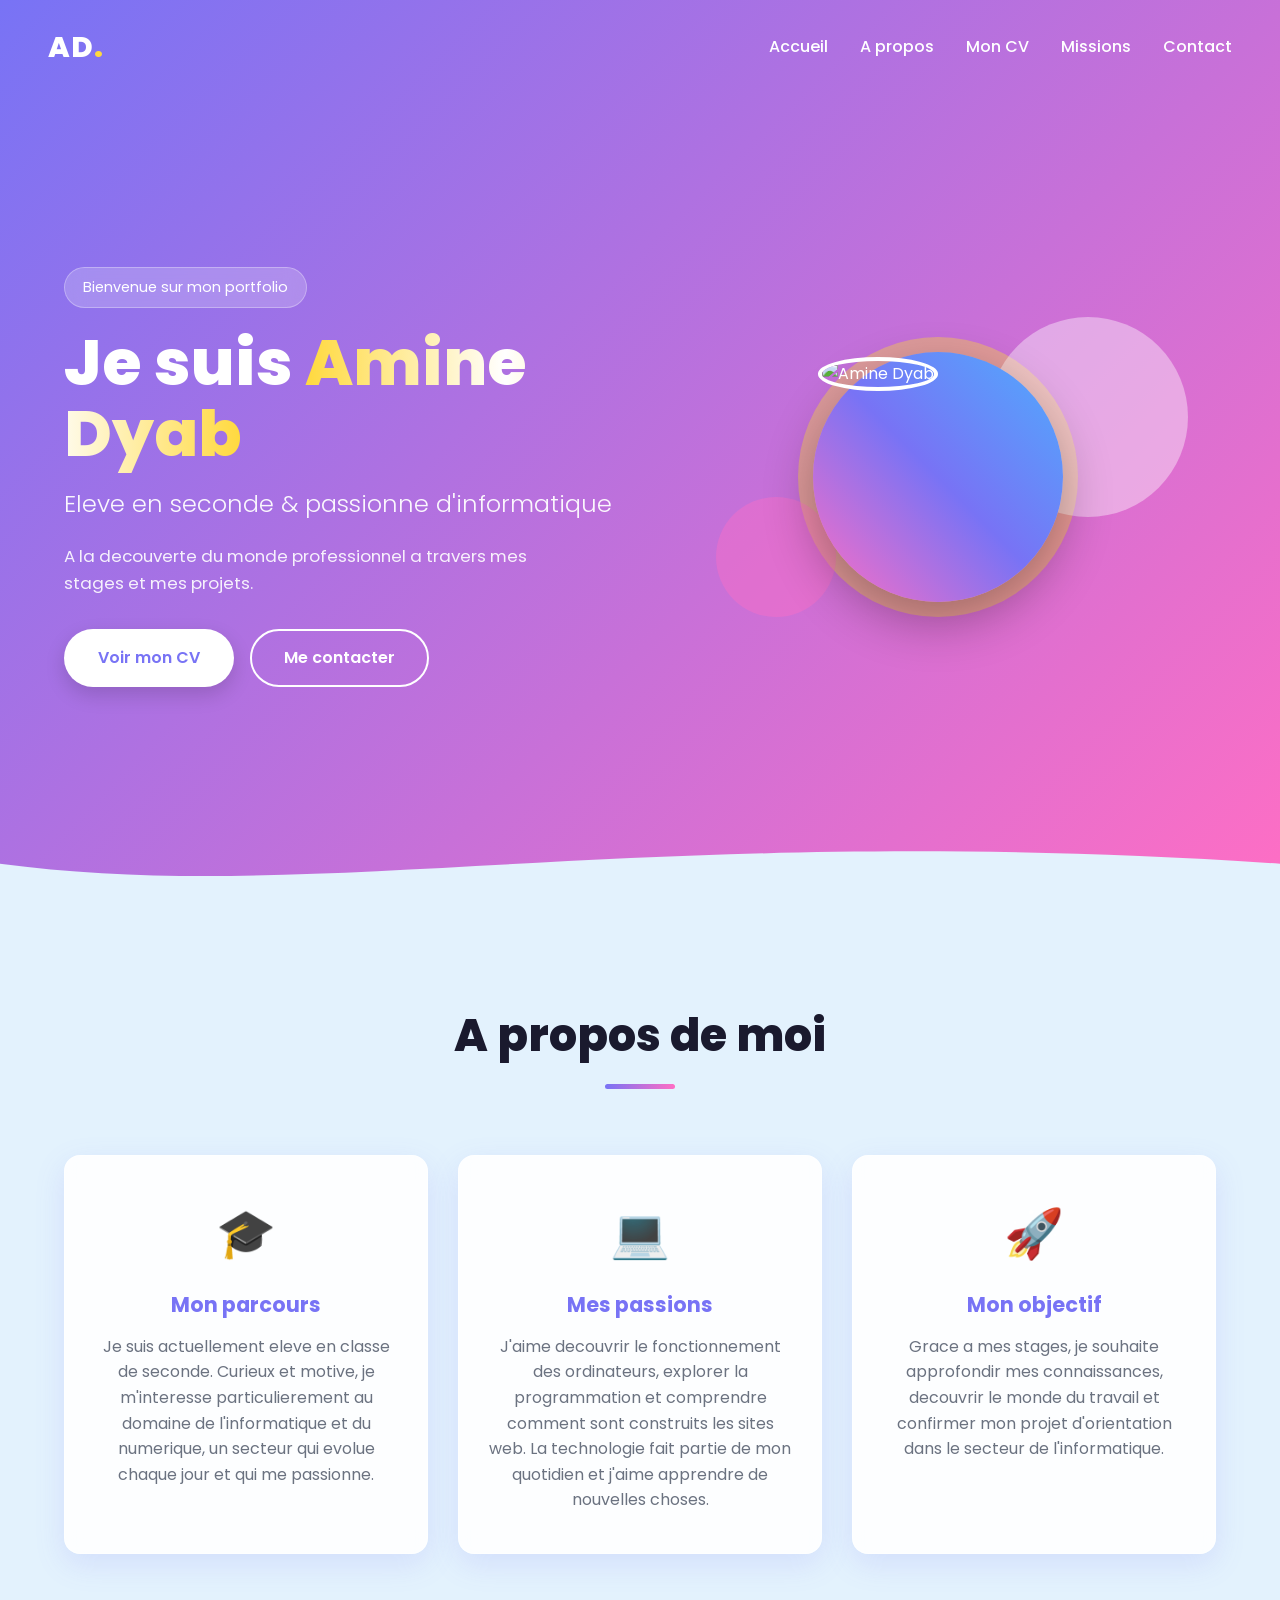
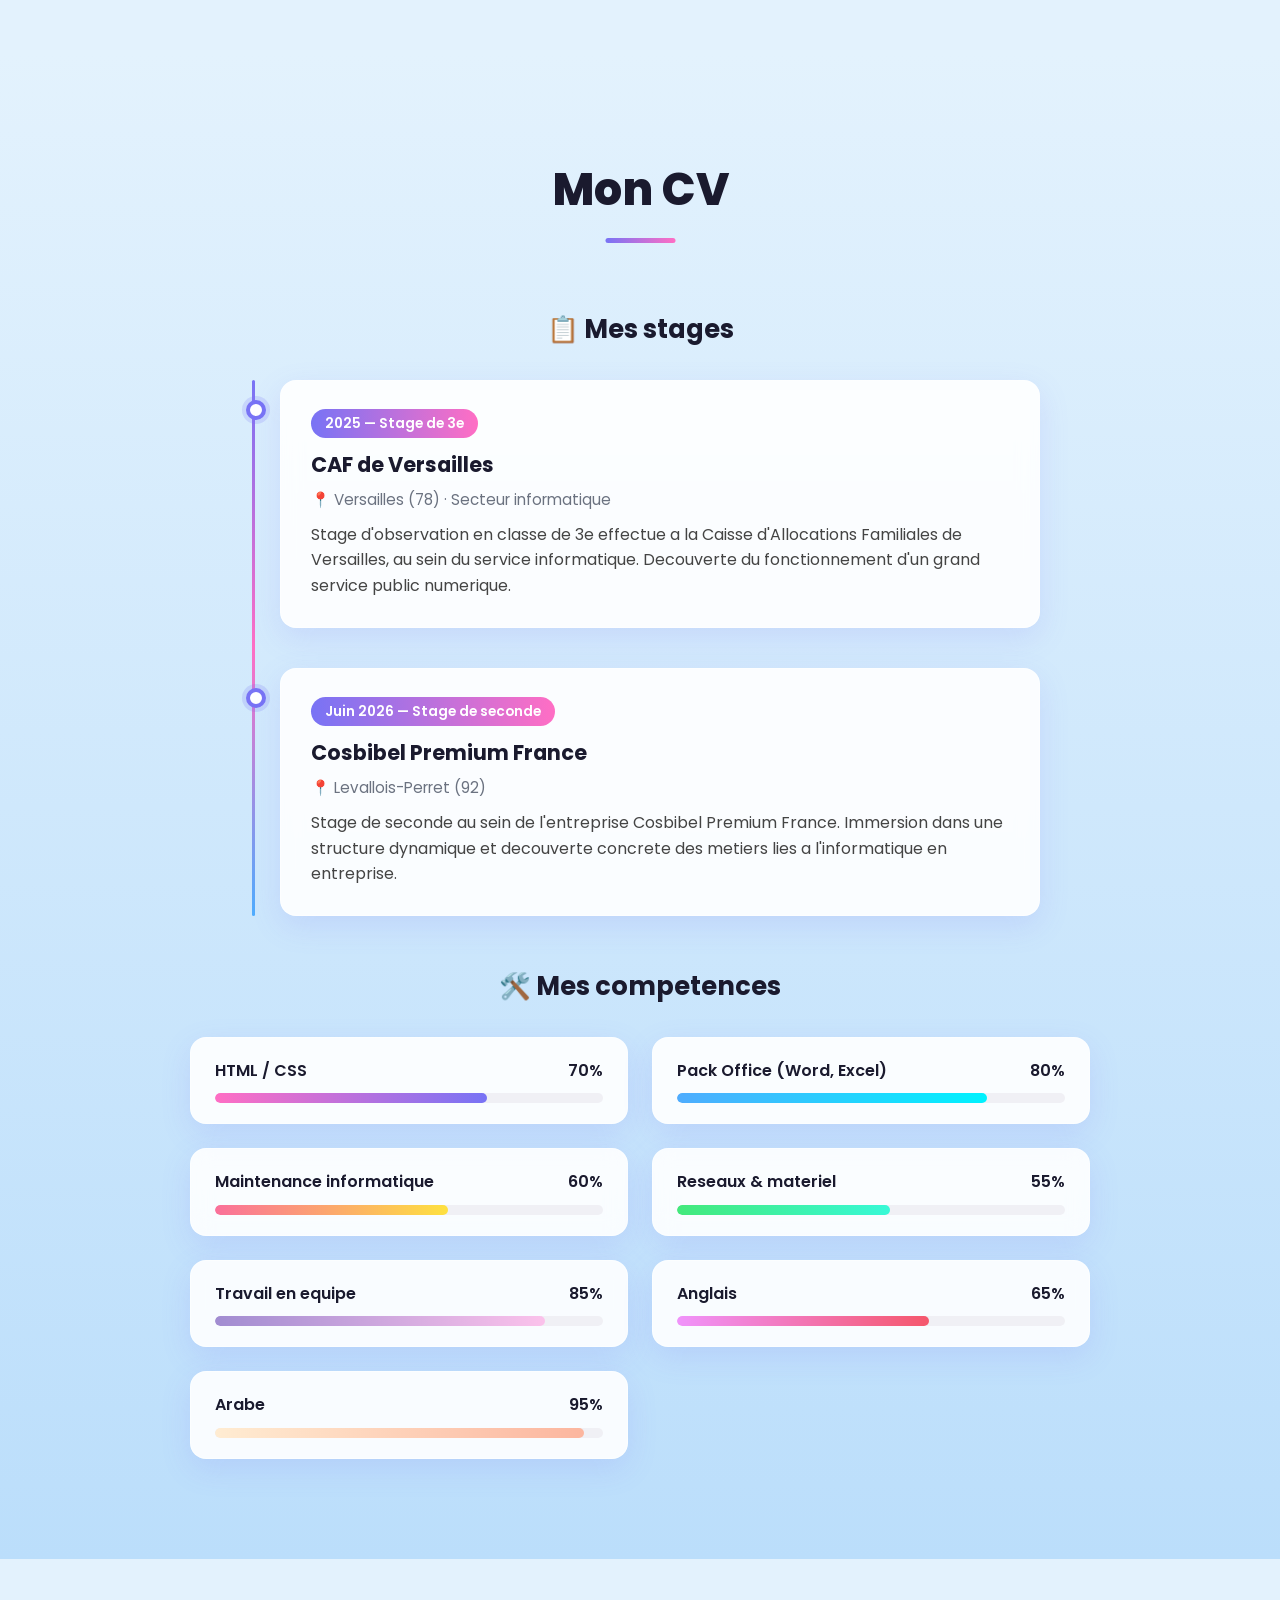
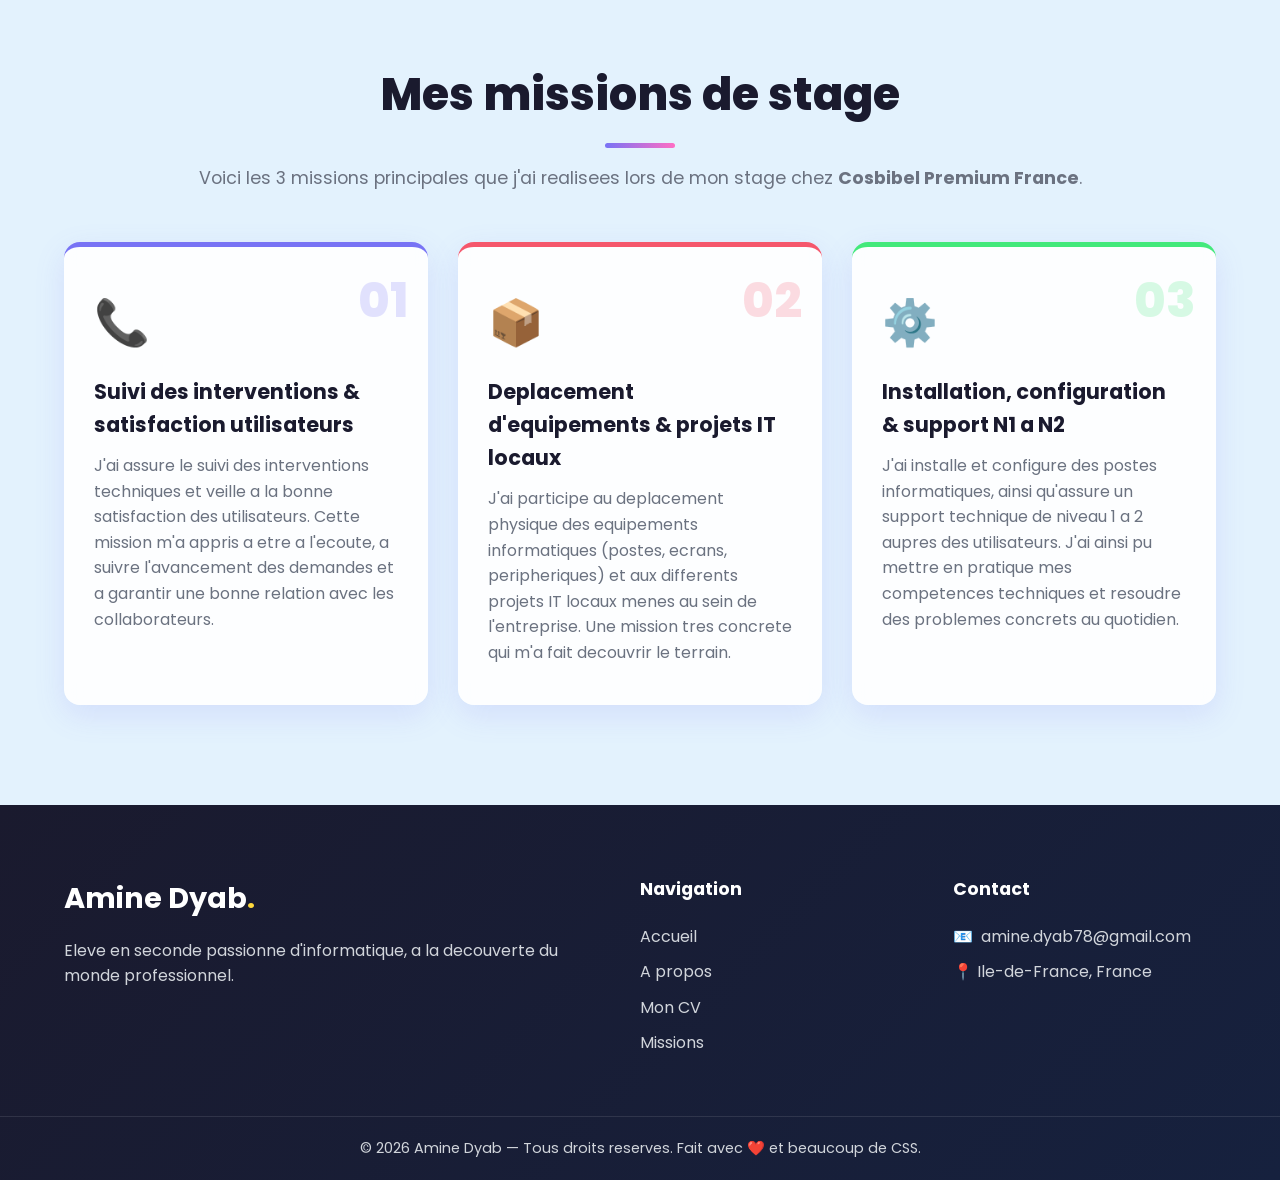
==== index.html @ 951b0de4 "Add files via upload" ====
<!DOCTYPE html>
<html lang="fr">
<head>
    <meta charset="UTF-8">
    <meta name="viewport" content="width=device-width, initial-scale=1.0">
    <title>Amine Dyab — Portfolio</title>
    <link rel="preconnect" href="https://fonts.googleapis.com">
    <link rel="preconnect" href="https://fonts.gstatic.com" crossorigin>
    <link href="https://fonts.googleapis.com/css2?family=Poppins:wght@300;400;500;600;700;800&display=swap" rel="stylesheet">
    <link rel="stylesheet" href="style.css">
</head>
<body>

    <header class="header" id="accueil">
        <nav class="navbar">
            <div class="logo">AD<span>.</span></div>
            <ul class="nav-links">
                <li><a href="#accueil">Accueil</a></li>
                <li><a href="#apropos">A propos</a></li>
                <li><a href="#cv">Mon CV</a></li>
                <li><a href="#missions">Missions</a></li>
                <li><a href="#contact">Contact</a></li>
            </ul>
            <button class="burger" aria-label="Menu">
                <span></span><span></span><span></span>
            </button>
        </nav>

        <div class="hero">
            <div class="hero-content">
                <p class="hero-tag"> Bienvenue sur mon portfolio</p>
                <h1>Je suis <span class="gradient-text">Amine Dyab</span></h1>
                <h2 class="hero-subtitle">Eleve en seconde &amp; passionne d'informatique</h2>
                <p class="hero-desc">A la decouverte du monde professionnel a travers mes stages et mes projets.</p>
                <div class="hero-buttons">
                    <a href="#cv" class="btn btn-primary">Voir mon CV</a>
                    <a href="#contact" class="btn btn-outline">Me contacter</a>
                </div>
            </div>
            <div class="hero-visual">
                <div class="circle circle-1"></div>
                <div class="circle circle-2"></div>
                <div class="circle circle-3"></div>
                <div class="profile-container">
                    <img src="https://images.unsplash.com/photo-1507003211169-0a1dd7228f2d?w=400&h=400&fit=crop&crop=face" alt="Amine Dyab" class="profile-img">
                </div>
            </div>
        </div>

        <div class="wave">
            <svg viewBox="0 0 1440 120" preserveAspectRatio="none">
                <path d="M0,64 C360,128 720,0 1440,64 L1440,120 L0,120 Z" fill="#e3f2fd"/>
            </svg>
        </div>
    </header>

    <section class="section" id="apropos">
        <div class="container">
            <h2 class="section-title">A propos de moi</h2>
            <div class="apropos-grid">
                <div class="apropos-card">
                    <div class="apropos-emoji">🎓</div>
                    <h3>Mon parcours</h3>
                    <p>Je suis actuellement eleve en classe de seconde. Curieux et motive, je m'interesse particulierement au domaine de l'informatique et du numerique, un secteur qui evolue chaque jour et qui me passionne.</p>
                </div>
                <div class="apropos-card">
                    <div class="apropos-emoji">💻</div>
                    <h3>Mes passions</h3>
                    <p>J'aime decouvrir le fonctionnement des ordinateurs, explorer la programmation et comprendre comment sont construits les sites web. La technologie fait partie de mon quotidien et j'aime apprendre de nouvelles choses.</p>
                </div>
                <div class="apropos-card">
                    <div class="apropos-emoji">🚀</div>
                    <h3>Mon objectif</h3>
                    <p>Grace a mes stages, je souhaite approfondir mes connaissances, decouvrir le monde du travail et confirmer mon projet d'orientation dans le secteur de l'informatique.</p>
                </div>
            </div>
        </div>
    </section>

    <section class="section section-alt" id="cv">
        <div class="container">
            <h2 class="section-title">Mon CV</h2>

            <h3 class="sub-title">📋 Mes stages</h3>
            <div class="timeline">
                <div class="timeline-item">
                    <div class="timeline-dot"></div>
                    <div class="timeline-content">
                        <div class="timeline-date">2025 — Stage de 3e</div>
                        <h4>CAF de Versailles</h4>
                        <p class="timeline-place">📍 Versailles (78) · Secteur informatique</p>
                        <p>Stage d'observation en classe de 3e effectue a la Caisse d'Allocations Familiales de Versailles, au sein du service informatique. Decouverte du fonctionnement d'un grand service public numerique.</p>
                    </div>
                </div>
                <div class="timeline-item">
                    <div class="timeline-dot"></div>
                    <div class="timeline-content">
                        <div class="timeline-date">Juin 2026 — Stage de seconde</div>
                        <h4>Cosbibel Premium France</h4>
                        <p class="timeline-place">📍 Levallois-Perret (92)</p>
                        <p>Stage de seconde au sein de l'entreprise Cosbibel Premium France. Immersion dans une structure dynamique et decouverte concrete des metiers lies a l'informatique en entreprise.</p>
                    </div>
                </div>
            </div>

            <h3 class="sub-title">🛠️ Mes competences</h3>
            <div class="skills-grid">
                <div class="skill">
                    <div class="skill-header"><span>HTML / CSS</span><span>70%</span></div>
                    <div class="skill-bar"><div class="skill-fill" style="--w:70%; --c:linear-gradient(90deg,#ff6ec4,#7873f5)"></div></div>
                </div>
                <div class="skill">
                    <div class="skill-header"><span>Pack Office (Word, Excel)</span><span>80%</span></div>
                    <div class="skill-bar"><div class="skill-fill" style="--w:80%; --c:linear-gradient(90deg,#4facfe,#00f2fe)"></div></div>
                </div>
                <div class="skill">
                    <div class="skill-header"><span>Maintenance informatique</span><span>60%</span></div>
                    <div class="skill-bar"><div class="skill-fill" style="--w:60%; --c:linear-gradient(90deg,#fa709a,#fee140)"></div></div>
                </div>
                <div class="skill">
                    <div class="skill-header"><span>Reseaux &amp; materiel</span><span>55%</span></div>
                    <div class="skill-bar"><div class="skill-fill" style="--w:55%; --c:linear-gradient(90deg,#43e97b,#38f9d7)"></div></div>
                </div>
                <div class="skill">
                    <div class="skill-header"><span>Travail en equipe</span><span>85%</span></div>
                    <div class="skill-bar"><div class="skill-fill" style="--w:85%; --c:linear-gradient(90deg,#a18cd1,#fbc2eb)"></div></div>
                </div>
                <div class="skill">
                    <div class="skill-header"><span>Anglais</span><span>65%</span></div>
                    <div class="skill-bar"><div class="skill-fill" style="--w:65%; --c:linear-gradient(90deg,#f093fb,#f5576c)"></div></div>
                </div>
                <div class="skill">
                    <div class="skill-header"><span>Arabe</span><span>95%</span></div>
                    <div class="skill-bar"><div class="skill-fill" style="--w:95%; --c:linear-gradient(90deg,#ffecd2,#fcb69f)"></div></div>
                </div>
            </div>
        </div>
    </section>

    <section class="section" id="missions">
        <div class="container">
            <h2 class="section-title">Mes missions de stage</h2>
            <p class="section-subtitle">Voici les 3 missions principales que j'ai realisees lors de mon stage chez <strong>Cosbibel Premium France</strong>.</p>
            <div class="missions-grid">
                <article class="mission-card" style="--accent:#7873f5">
                    <div class="mission-icon">📞</div>
                    <div class="mission-number">01</div>
                    <h3>Suivi des interventions &amp; satisfaction utilisateurs</h3>
                    <p>J'ai assure le suivi des interventions techniques et veille a la bonne satisfaction des utilisateurs. Cette mission m'a appris a etre a l'ecoute, a suivre l'avancement des demandes et a garantir une bonne relation avec les collaborateurs.</p>
                </article>
                <article class="mission-card" style="--accent:#f5576c">
                    <div class="mission-icon">📦</div>
                    <div class="mission-number">02</div>
                    <h3>Deplacement d'equipements &amp; projets IT locaux</h3>
                    <p>J'ai participe au deplacement physique des equipements informatiques (postes, ecrans, peripheriques) et aux differents projets IT locaux menes au sein de l'entreprise. Une mission tres concrete qui m'a fait decouvrir le terrain.</p>
                </article>
                <article class="mission-card" style="--accent:#43e97b">
                    <div class="mission-icon">⚙️</div>
                    <div class="mission-number">03</div>
                    <h3>Installation, configuration &amp; support N1 a N2</h3>
                    <p>J'ai installe et configure des postes informatiques, ainsi qu'assure un support technique de niveau 1 a 2 aupres des utilisateurs. J'ai ainsi pu mettre en pratique mes competences techniques et resoudre des problemes concrets au quotidien.</p>
                </article>
            </div>
        </div>
    </section>

    <footer class="footer" id="contact">
        <div class="container footer-grid">
            <div class="footer-col">
                <h3 class="footer-logo">Amine Dyab<span>.</span></h3>
                <p>Eleve en seconde passionne d'informatique, a la decouverte du monde professionnel.</p>
            </div>
            <div class="footer-col">
                <h4>Navigation</h4>
                <ul>
                    <li><a href="#accueil">Accueil</a></li>
                    <li><a href="#apropos">A propos</a></li>
                    <li><a href="#cv">Mon CV</a></li>
                    <li><a href="#missions">Missions</a></li>
                </ul>
            </div>
            <div class="footer-col">
                <h4>Contact</h4>
                <ul class="contact-list">
                    <li>📧 <a href="mailto:amine.dyab78@gmail.com">amine.dyab78@gmail.com</a></li>
                    <li>📍 Ile-de-France, France</li>
                </ul>
            </div>
        </div>
        <div class="footer-bottom">
            <p>© 2026 Amine Dyab — Tous droits reserves. Fait avec ❤️ et beaucoup de CSS.</p>
        </div>
    </footer>

    <script>
        const burger = document.querySelector('.burger');
        const navLinks = document.querySelector('.nav-links');
        burger.addEventListener('click', () => navLinks.classList.toggle('open'));
        document.querySelectorAll('.nav-links a').forEach(a => {
            a.addEventListener('click', () => navLinks.classList.remove('open'));
        });

        const fills = document.querySelectorAll('.skill-fill');
        const io = new IntersectionObserver(entries => {
            entries.forEach(e => {
                if (e.isIntersecting) {
                    e.target.style.width = e.target.style.getPropertyValue('--w');
                    io.unobserve(e.target);
                }
            });
        }, { threshold: 0.3 });
        fills.forEach(f => io.observe(f));
    </script>
</body>
</html>
---- style.css ----
@import url('https://fonts.googleapis.com/css2?family=Poppins:wght@300;400;500;600;700;800&display=swap');

* {
    margin: 0;
    padding: 0;
    box-sizing: border-box;
}

:root {
    --primary: #7873f5;
    --secondary: #ff6ec4;
    --accent1: #4facfe;
    --accent2: #43e97b;
    --accent3: #fa709a;
    --dark: #1a1a2e;
    --gray: #6b7280;
    --white: #ffffff;
    --radius: 16px;
    --shadow: 0 10px 30px rgba(120, 115, 245, 0.15);
    --shadow-hover: 0 20px 50px rgba(120, 115, 245, 0.25);
}

html {
    scroll-behavior: smooth;
}

body {
    font-family: 'Poppins', sans-serif;
    color: var(--dark);
    background: #e3f2fd;
    line-height: 1.6;
    overflow-x: hidden;
}

.container {
    max-width: 1200px;
    margin: 0 auto;
    padding: 0 24px;
}

/* =================== HEADER =================== */
.header {
    position: relative;
    min-height: 100vh;
    background: linear-gradient(135deg, #7873f5 0%, #ff6ec4 50%, #4facfe 100%);
    background-size: 200% 200%;
    animation: gradientMove 12s ease infinite;
    color: var(--white);
    overflow: hidden;
    display: flex;
    flex-direction: column;
}

@keyframes gradientMove {
    0% { background-position: 0% 50%; }
    50% { background-position: 100% 50%; }
    100% { background-position: 0% 50%; }
}

.navbar {
    display: flex;
    justify-content: space-between;
    align-items: center;
    padding: 24px 48px;
    position: relative;
    z-index: 10;
}

.logo {
    font-size: 1.8rem;
    font-weight: 800;
    letter-spacing: 1px;
}

.logo span {
    color: #ffd93d;
}

.nav-links {
    list-style: none;
    display: flex;
    gap: 32px;
}

.nav-links a {
    color: var(--white);
    text-decoration: none;
    font-weight: 500;
    position: relative;
    transition: 0.3s;
}

.nav-links a::after {
    content: '';
    position: absolute;
    bottom: -6px;
    left: 0;
    width: 0;
    height: 2px;
    background: #ffd93d;
    transition: width 0.3s;
}

.nav-links a:hover::after {
    width: 100%;
}

.burger {
    display: none;
    background: none;
    border: none;
    cursor: pointer;
    flex-direction: column;
    gap: 5px;
}

.burger span {
    display: block;
    width: 26px;
    height: 3px;
    background: var(--white);
    border-radius: 2px;
}

/* HERO */
.hero {
    flex: 1;
    display: grid;
    grid-template-columns: 1fr 1fr;
    align-items: center;
    padding: 40px 64px 80px;
    gap: 40px;
    position: relative;
    z-index: 2;
}

.hero-tag {
    display: inline-block;
    background: rgba(255, 255, 255, 0.2);
    backdrop-filter: blur(10px);
    padding: 8px 18px;
    border-radius: 50px;
    font-size: 0.9rem;
    margin-bottom: 20px;
    border: 1px solid rgba(255, 255, 255, 0.3);
}

.hero h1 {
    font-size: 4rem;
    font-weight: 800;
    line-height: 1.1;
    margin-bottom: 16px;
}

.gradient-text {
    background: linear-gradient(90deg, #ffd93d, #fff, #ffd93d);
    -webkit-background-clip: text;
    background-clip: text;
    -webkit-text-fill-color: transparent;
}

.hero-subtitle {
    font-size: 1.5rem;
    font-weight: 300;
    margin-bottom: 20px;
    opacity: 0.95;
}

.hero-desc {
    font-size: 1.05rem;
    opacity: 0.9;
    margin-bottom: 32px;
    max-width: 500px;
}

.hero-buttons {
    display: flex;
    gap: 16px;
    flex-wrap: wrap;
}

.btn {
    display: inline-block;
    padding: 14px 32px;
    border-radius: 50px;
    font-weight: 600;
    text-decoration: none;
    transition: all 0.3s ease;
    border: 2px solid transparent;
    cursor: pointer;
    position: relative;
    overflow: hidden;
}

.btn-primary {
    background: var(--white);
    color: var(--primary);
    box-shadow: 0 8px 20px rgba(0, 0, 0, 0.15);
}

.btn-primary:hover {
    transform: translateY(-3px) scale(1.02);
    box-shadow: 0 15px 35px rgba(0, 0, 0, 0.25);
    background: linear-gradient(135deg, #fff 0%, #f0f0ff 100%);
    color: #5a54d6;
}

.btn-outline {
    background: transparent;
    color: var(--white);
    border-color: var(--white);
}

.btn-outline:hover {
    background: var(--white);
    color: var(--primary);
    transform: translateY(-3px);
    box-shadow: 0 10px 25px rgba(255, 255, 255, 0.3);
}

.btn:active {
    transform: translateY(-1px);
}

/* HERO VISUAL */
.hero-visual {
    position: relative;
    height: 400px;
    display: flex;
    justify-content: center;
    align-items: center;
}

.circle {
    position: absolute;
    border-radius: 50%;
    opacity: 0.4;
    animation: float 6s ease-in-out infinite;
}

.circle-1 {
    width: 280px;
    height: 280px;
    background: #ffd93d;
}

.circle-2 {
    width: 200px;
    height: 200px;
    background: #fff;
    top: 10%;
    right: 5%;
    animation-delay: 1.5s;
}

.circle-3 {
    width: 120px;
    height: 120px;
    background: #ff6ec4;
    bottom: 15%;
    left: 10%;
    animation-delay: 3s;
}

@keyframes float {
    0%, 100% { transform: translateY(0) scale(1); }
    50% { transform: translateY(-25px) scale(1.05); }
}

.profile-container {
    position: relative;
    z-index: 10;
    width: 250px;
    height: 250px;
    border-radius: 50%;
    padding: 5px;
    background: linear-gradient(45deg, #ff6ec4, #7873f5, #4facfe);
    box-shadow: 0 20px 50px rgba(0, 0, 0, 0.3);
    animation: float 6s ease-in-out infinite;
}

.profile-img {
    width: 100%;
    height: 100%;
    object-fit: cover;
    border-radius: 50%;
    border: 4px solid white;
    transition: all 0.3s ease;
}

.profile-img:hover {
    transform: scale(1.05);
    filter: brightness(1.1);
}

.wave {
    position: absolute;
    bottom: -1px;
    left: 0;
    width: 100%;
    line-height: 0;
    z-index: 1;
}

.wave svg {
    width: 100%;
    height: 80px;
    display: block;
}

/* =================== SECTIONS =================== */
.section {
    padding: 100px 0;
}

.section-alt {
    background: linear-gradient(180deg, #e3f2fd 0%, #bbdefb 100%);
}

.section-title {
    text-align: center;
    font-size: 2.8rem;
    font-weight: 800;
    margin-bottom: 16px;
    position: relative;
    display: inline-block;
    left: 50%;
    transform: translateX(-50%);
}

.section-title::after {
    content: '';
    display: block;
    width: 70px;
    height: 5px;
    background: linear-gradient(90deg, var(--primary), var(--secondary));
    border-radius: 10px;
    margin: 12px auto 0;
}

.section-subtitle {
    text-align: center;
    color: var(--gray);
    font-size: 1.1rem;
    margin-bottom: 50px;
}

.sub-title {
    text-align: center;
    font-size: 1.6rem;
    margin: 50px 0 30px;
    color: var(--dark);
}

/* A PROPOS */
.apropos-grid {
    display: grid;
    grid-template-columns: repeat(auto-fit, minmax(280px, 1fr));
    gap: 30px;
    margin-top: 50px;
}

.apropos-card {
    background: rgba(255, 255, 255, 0.9);
    padding: 40px 30px;
    border-radius: var(--radius);
    box-shadow: var(--shadow);
    text-align: center;
    transition: 0.4s;
    border: 1px solid rgba(255, 255, 255, 0.5);
    position: relative;
    overflow: hidden;
    backdrop-filter: blur(10px);
}

.apropos-card::before {
    content: '';
    position: absolute;
    top: 0;
    left: 0;
    right: 0;
    height: 4px;
    background: linear-gradient(90deg, var(--primary), var(--secondary));
    transform: scaleX(0);
    transform-origin: left;
    transition: transform 0.4s;
}

.apropos-card:hover {
    transform: translateY(-10px);
    box-shadow: var(--shadow-hover);
}

.apropos-card:hover::before {
    transform: scaleX(1);
}

.apropos-emoji {
    font-size: 3rem;
    margin-bottom: 16px;
}

.apropos-card h3 {
    font-size: 1.3rem;
    margin-bottom: 12px;
    color: var(--primary);
}

.apropos-card p {
    color: var(--gray);
}

/* TIMELINE */
.timeline {
    position: relative;
    padding-left: 40px;
    margin-top: 20px;
    max-width: 800px;
    margin-left: auto;
    margin-right: auto;
}

.timeline::before {
    content: '';
    position: absolute;
    left: 12px;
    top: 0;
    bottom: 0;
    width: 3px;
    background: linear-gradient(180deg, var(--primary), var(--secondary), var(--accent1));
    border-radius: 3px;
}

.timeline-item {
    position: relative;
    margin-bottom: 40px;
}

.timeline-dot {
    position: absolute;
    left: -34px;
    top: 20px;
    width: 20px;
    height: 20px;
    background: var(--white);
    border: 4px solid var(--primary);
    border-radius: 50%;
    box-shadow: 0 0 0 4px rgba(120, 115, 245, 0.2);
}

.timeline-content {
    background: rgba(255, 255, 255, 0.9);
    padding: 28px 30px;
    border-radius: var(--radius);
    box-shadow: var(--shadow);
    transition: 0.3s;
    backdrop-filter: blur(10px);
    border: 1px solid rgba(255, 255, 255, 0.5);
}

.timeline-content:hover {
    transform: translateX(8px);
    box-shadow: var(--shadow-hover);
}

.timeline-date {
    display: inline-block;
    background: linear-gradient(90deg, var(--primary), var(--secondary));
    color: var(--white);
    padding: 4px 14px;
    border-radius: 50px;
    font-size: 0.85rem;
    font-weight: 600;
    margin-bottom: 10px;
}

.timeline-content h4 {
    font-size: 1.3rem;
    margin-bottom: 6px;
}

.timeline-place {
    color: var(--gray);
    font-size: 0.95rem;
    margin-bottom: 10px;
}

.timeline-content p:last-child {
    color: #444;
}

/* COMPETENCES */
.skills-grid {
    display: grid;
    grid-template-columns: repeat(auto-fit, minmax(300px, 1fr));
    gap: 24px;
    max-width: 900px;
    margin: 0 auto;
}

.skill {
    background: rgba(255, 255, 255, 0.9);
    padding: 20px 24px;
    border-radius: var(--radius);
    box-shadow: var(--shadow);
    backdrop-filter: blur(10px);
    border: 1px solid rgba(255, 255, 255, 0.5);
}

.skill-header {
    display: flex;
    justify-content: space-between;
    margin-bottom: 10px;
    font-weight: 600;
}

.skill-bar {
    height: 10px;
    background: #f0f0f5;
    border-radius: 10px;
    overflow: hidden;
}

.skill-fill {
    height: 100%;
    width: 0;
    background: var(--c);
    border-radius: 10px;
    transition: width 1.5s ease-out;
}

/* MISSIONS */
.missions-grid {
    display: grid;
    grid-template-columns: repeat(auto-fit, minmax(300px, 1fr));
    gap: 30px;
    margin-top: 40px;
}

.mission-card {
    background: rgba(255, 255, 255, 0.9);
    padding: 40px 30px;
    border-radius: var(--radius);
    box-shadow: var(--shadow);
    position: relative;
    overflow: hidden;
    transition: 0.4s;
    border-top: 5px solid var(--accent);
    backdrop-filter: blur(10px);
}

.mission-card:hover {
    transform: translateY(-10px);
    box-shadow: var(--shadow-hover);
}

.mission-icon {
    font-size: 2.8rem;
    margin-bottom: 16px;
}

.mission-number {
    position: absolute;
    top: 16px;
    right: 20px;
    font-size: 3rem;
    font-weight: 800;
    color: var(--accent);
    opacity: 0.2;
}

.mission-card h3 {
    font-size: 1.3rem;
    margin-bottom: 12px;
    color: var(--dark);
}

.mission-card p {
    color: var(--gray);
}

/* =================== FOOTER =================== */
.footer {
    background: linear-gradient(135deg, #1a1a2e 0%, #16213e 100%);
    color: #d1d5db;
    padding: 70px 0 0;
}

.footer-grid {
    display: grid;
    grid-template-columns: 2fr 1fr 1fr;
    gap: 50px;
    padding-bottom: 50px;
}

.footer-logo {
    color: var(--white);
    font-size: 1.8rem;
    margin-bottom: 16px;
}

.footer-logo span {
    color: #ffd93d;
}

.footer h4 {
    color: var(--white);
    margin-bottom: 20px;
    font-size: 1.1rem;
}

.footer ul {
    list-style: none;
}

.footer ul li {
    margin-bottom: 10px;
}

.footer a {
    color: #d1d5db;
    text-decoration: none;
    transition: 0.3s;
}

.footer a:hover {
    color: #ffd93d;
    padding-left: 5px;
}

.contact-list li {
    display: flex;
    align-items: center;
    gap: 8px;
}

.footer-bottom {
    border-top: 1px solid rgba(255, 255, 255, 0.1);
    padding: 20px;
    text-align: center;
    font-size: 0.9rem;
}

/* =================== RESPONSIVE =================== */
@media (max-width: 900px) {
    .hero {
        grid-template-columns: 1fr;
        padding: 20px 24px 100px;
        text-align: center;
    }

    .hero h1 { font-size: 2.8rem; }
    .hero-subtitle { font-size: 1.2rem; }

    .hero-buttons { justify-content: center; }
    .hero-desc { margin: 0 auto 32px; }

    .hero-visual { height: 300px; }

    .profile-container {
        width: 200px;
        height: 200px;
    }

    .navbar { padding: 20px 24px; }

    .burger { display: flex; }

    .nav-links {
        position: absolute;
        top: 100%;
        right: 0;
        background: rgba(26, 26, 46, 0.95);
        backdrop-filter: blur(10px);
        flex-direction: column;
        padding: 20px 30px;
        border-radius: 0 0 0 16px;
        gap: 16px;
        transform: translateX(100%);
        transition: transform 0.3s;
    }

    .nav-links.open { transform: translateX(0); }

    .section { padding: 70px 0; }
    .section-title { font-size: 2rem; }

    .footer-grid {
        grid-template-columns: 1fr;
        gap: 30px;
    }
}

@media (max-width: 500px) {
    .hero h1 { font-size: 2.2rem; }

    .btn {
        padding: 12px 24px;
        font-size: 0.9rem;
    }

    .timeline { padding-left: 30px; }

    .profile-container {
        width: 180px;
        height: 180px;
    }
}
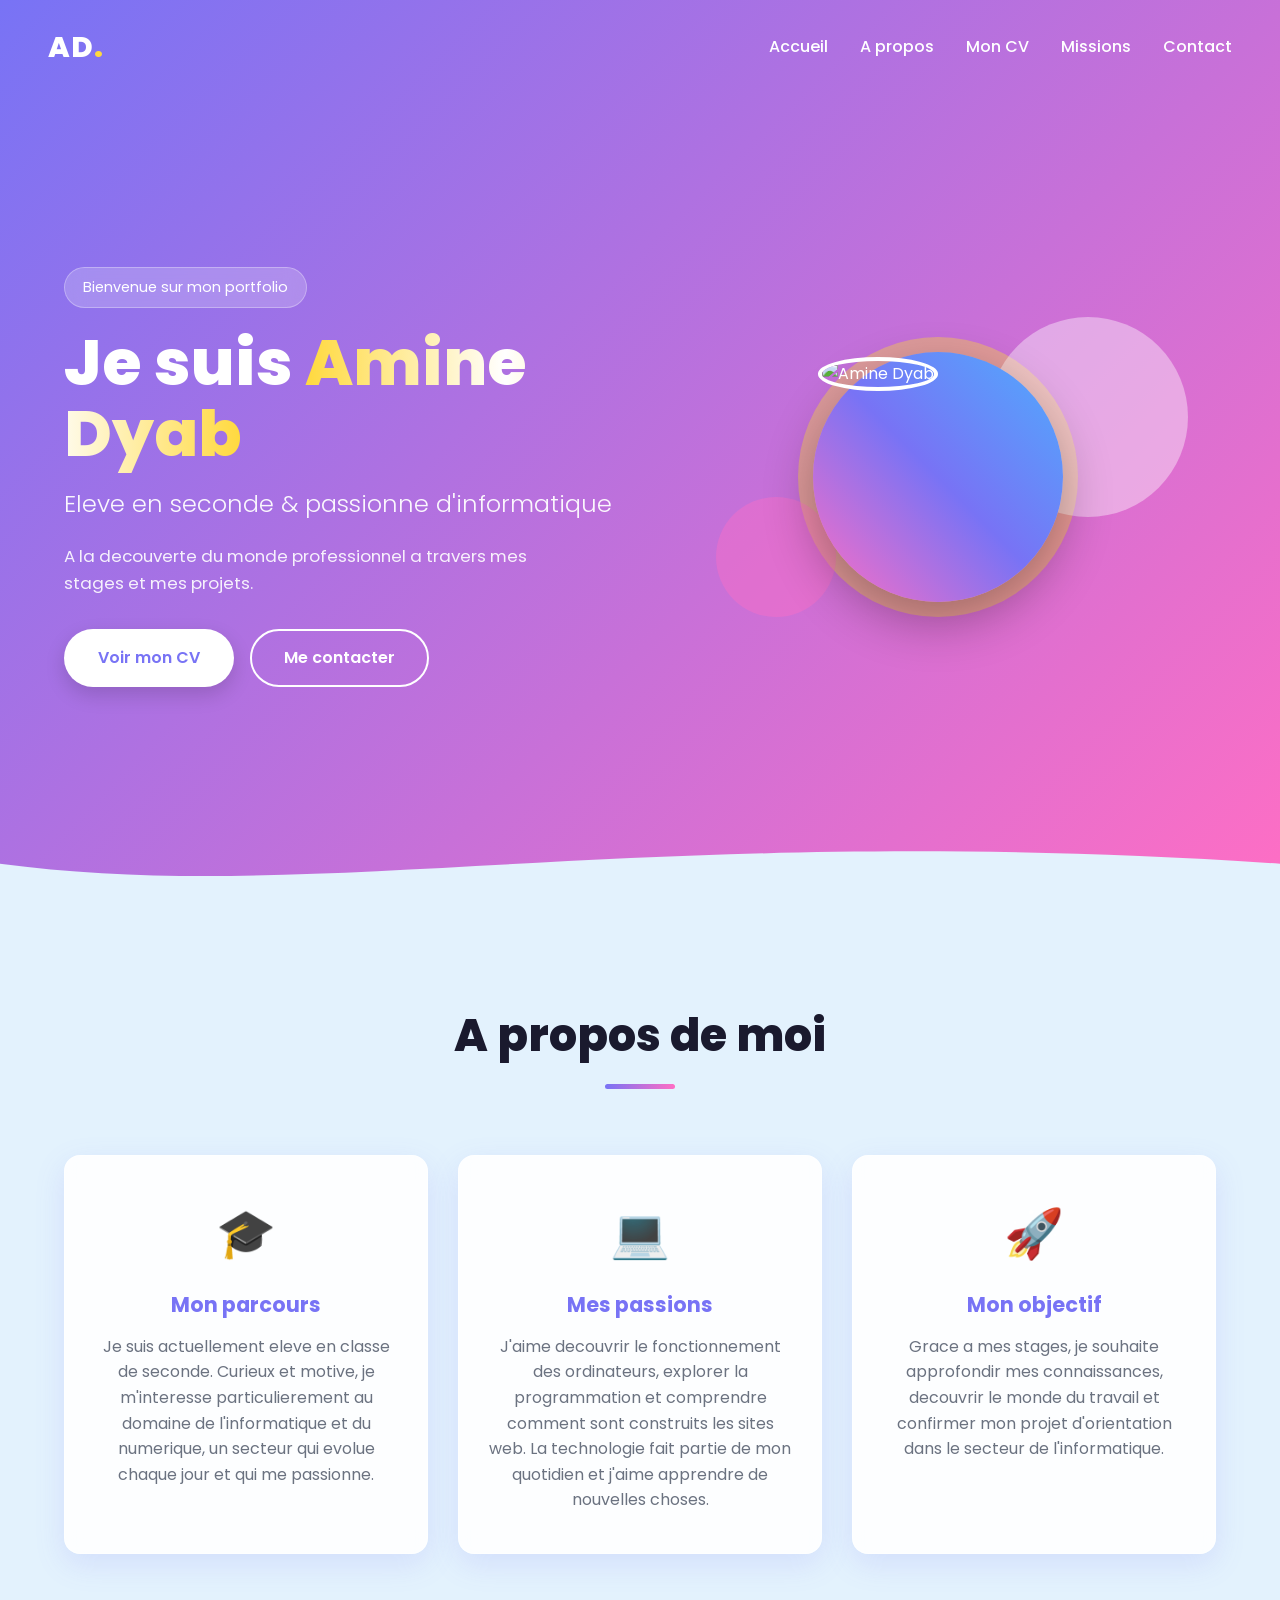
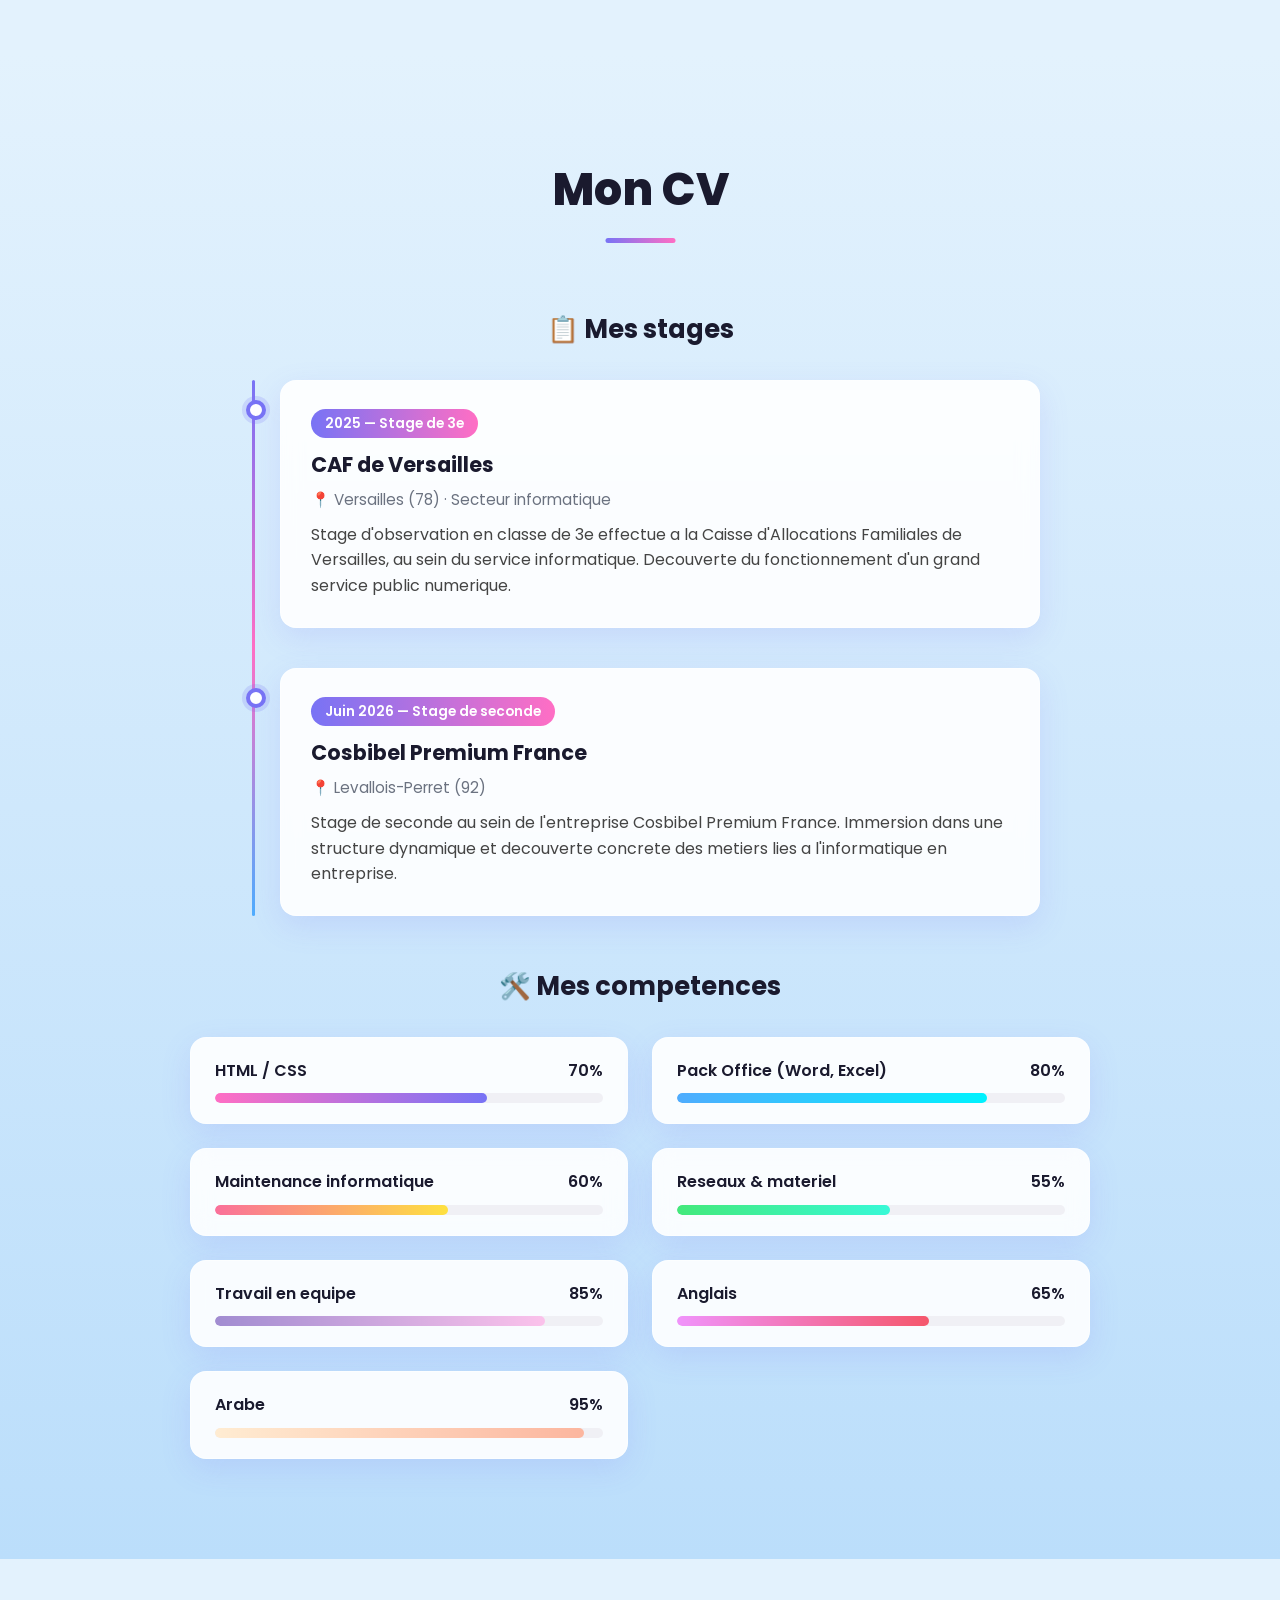
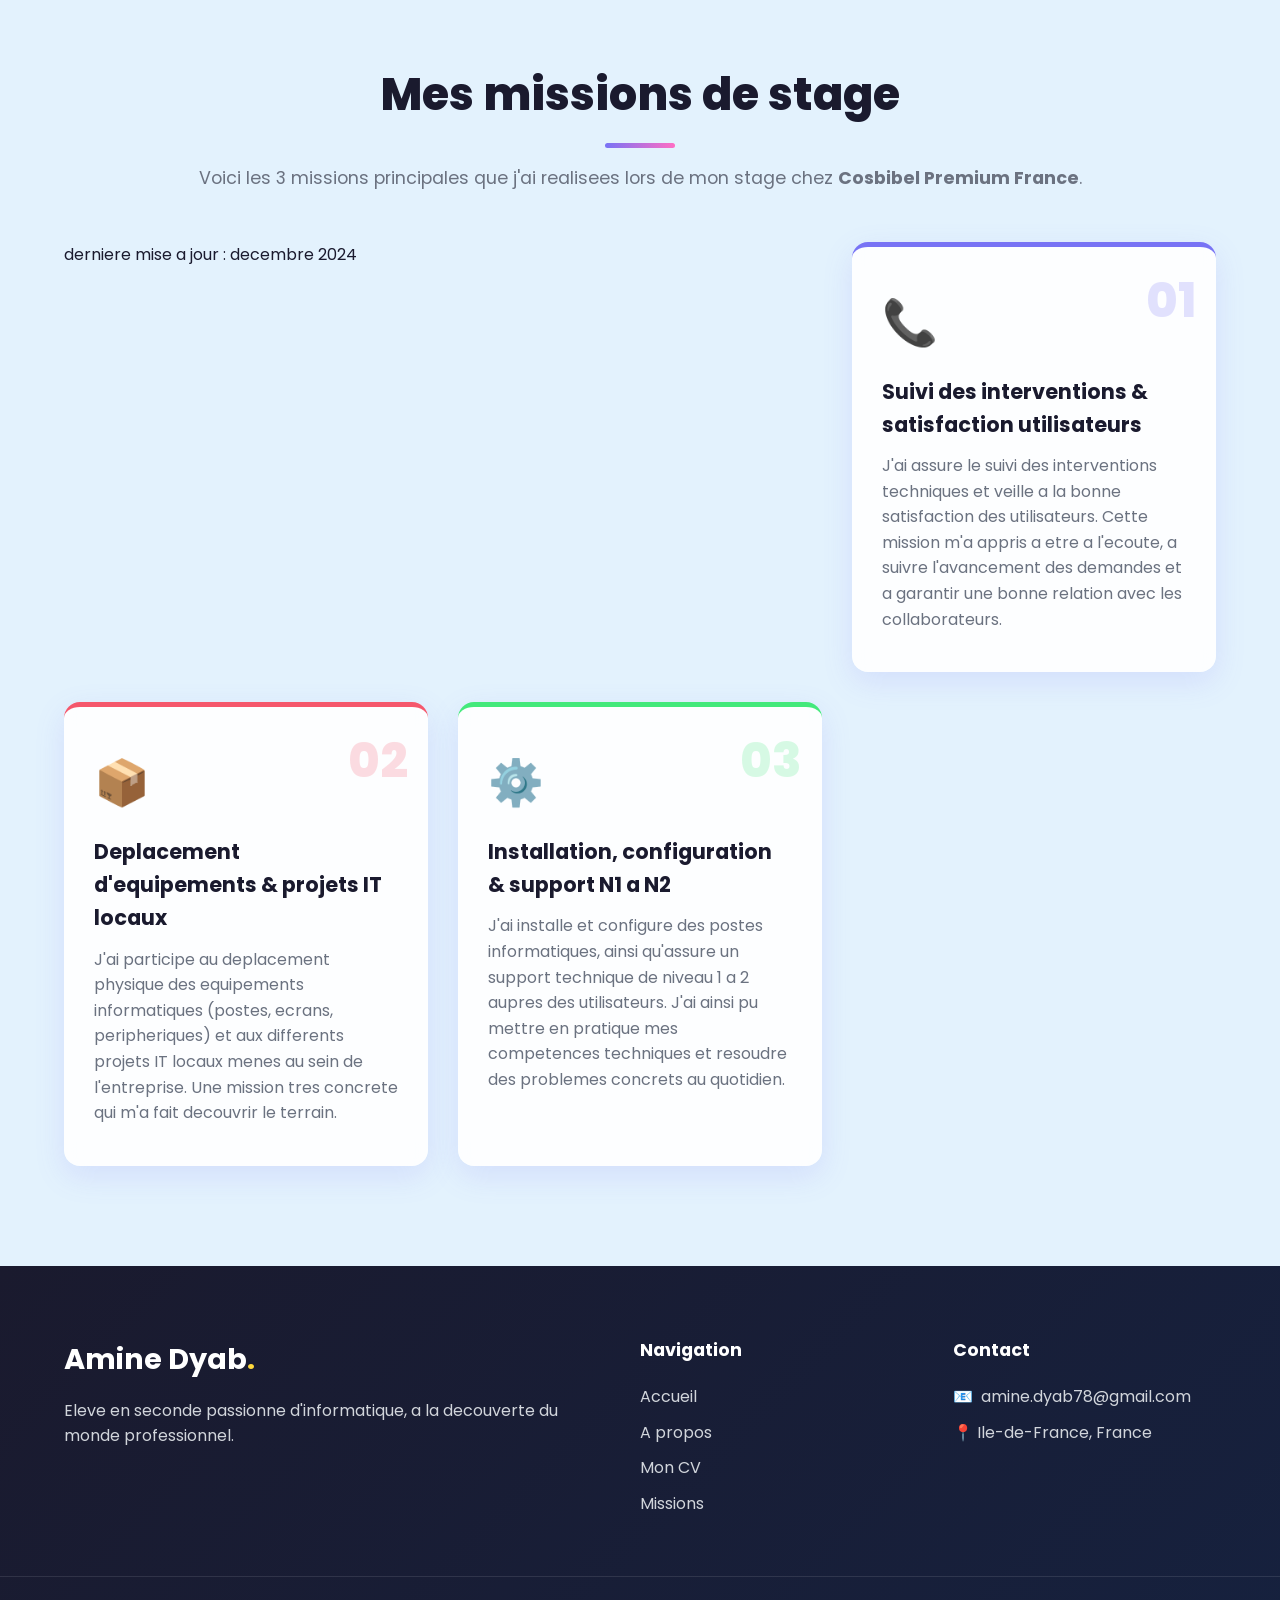
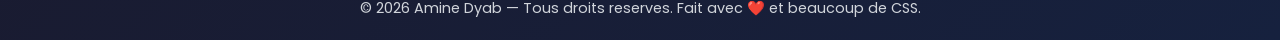
==== commit 5edfce04: "Add files via upload" ====
--- a/index.html
+++ b/index.html
@@ -142,7 +142,8 @@
             <h2 class="section-title">Mes missions de stage</h2>
             <p class="section-subtitle">Voici les 3 missions principales que j'ai realisees lors de mon stage chez <strong>Cosbibel Premium France</strong>.</p>
             <div class="missions-grid">
-                <article class="mission-card" style="--accent:#7873f5">
+               <p>derniere mise a jour : decembre 2024 </p>
+                    </p> <article class="mission-card" style="--accent:#7873f5">
                     <div class="mission-icon">📞</div>
                     <div class="mission-number">01</div>
                     <h3>Suivi des interventions &amp; satisfaction utilisateurs</h3>
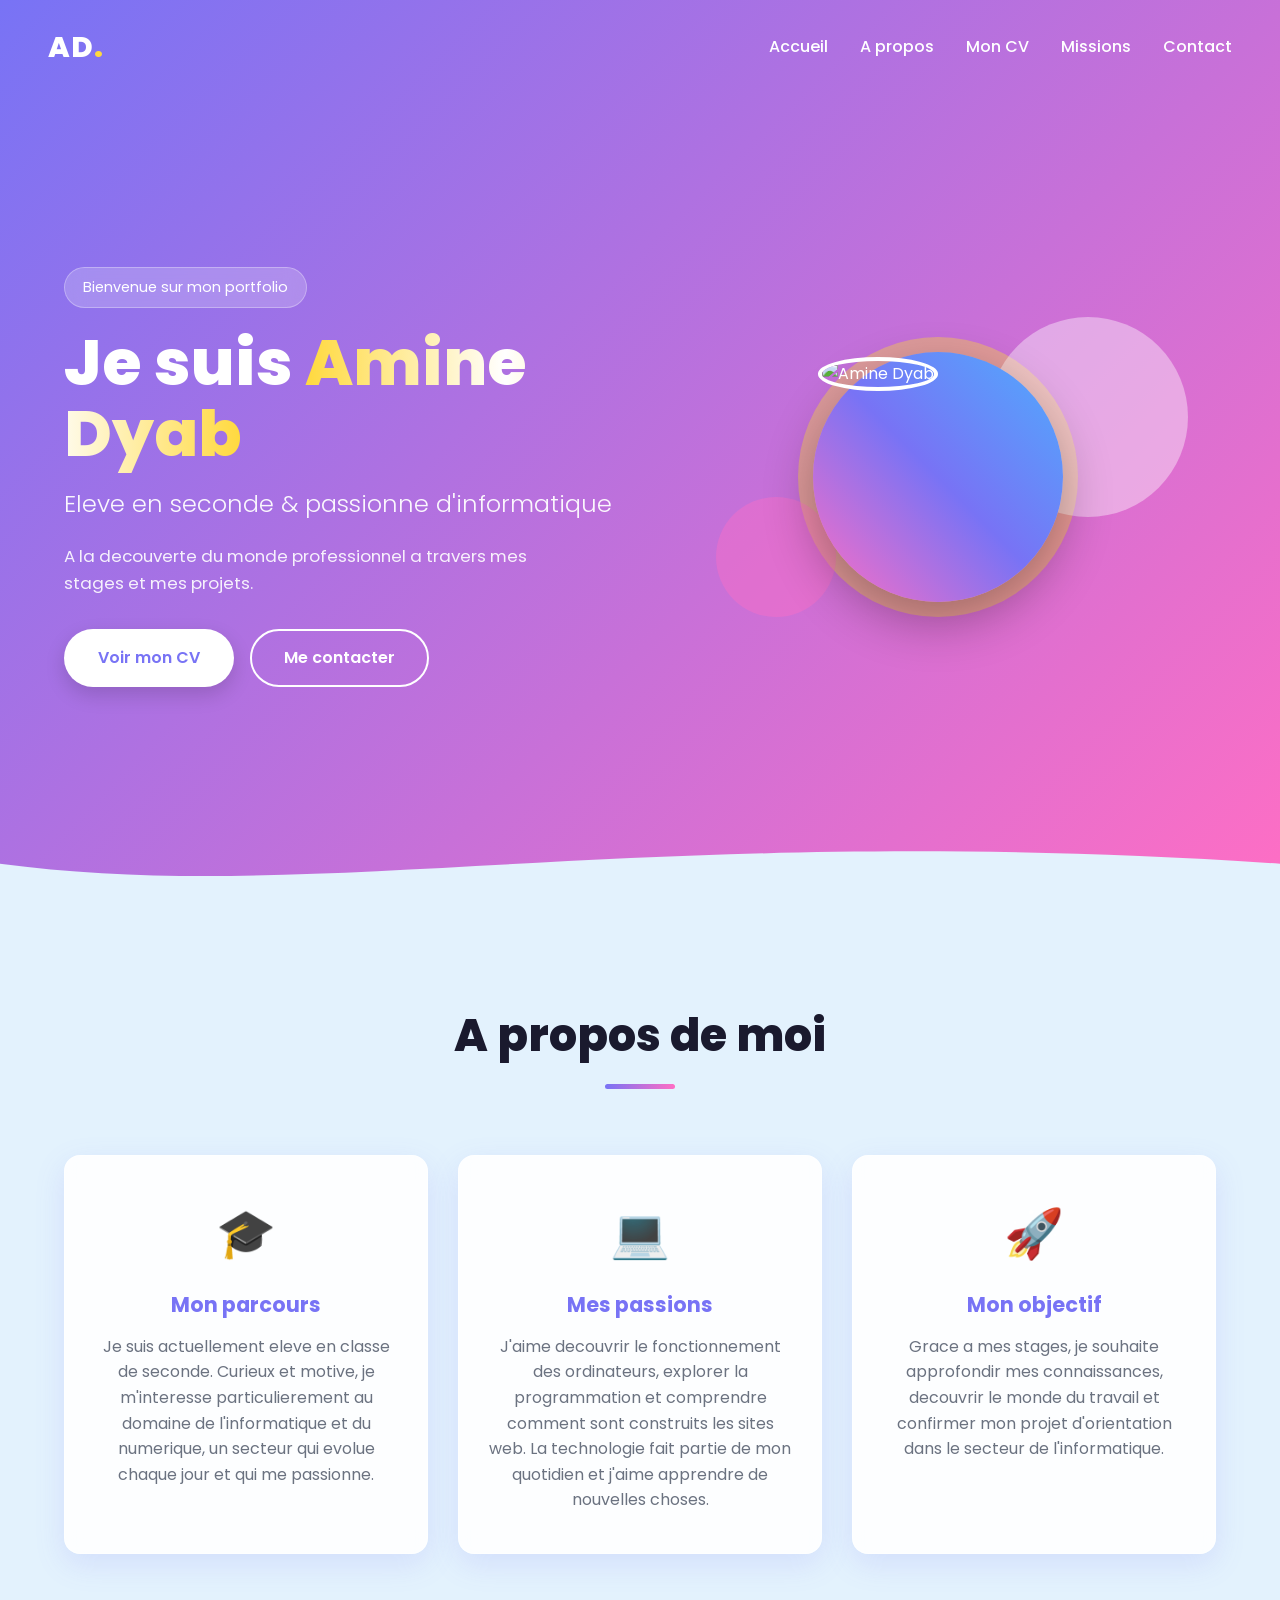
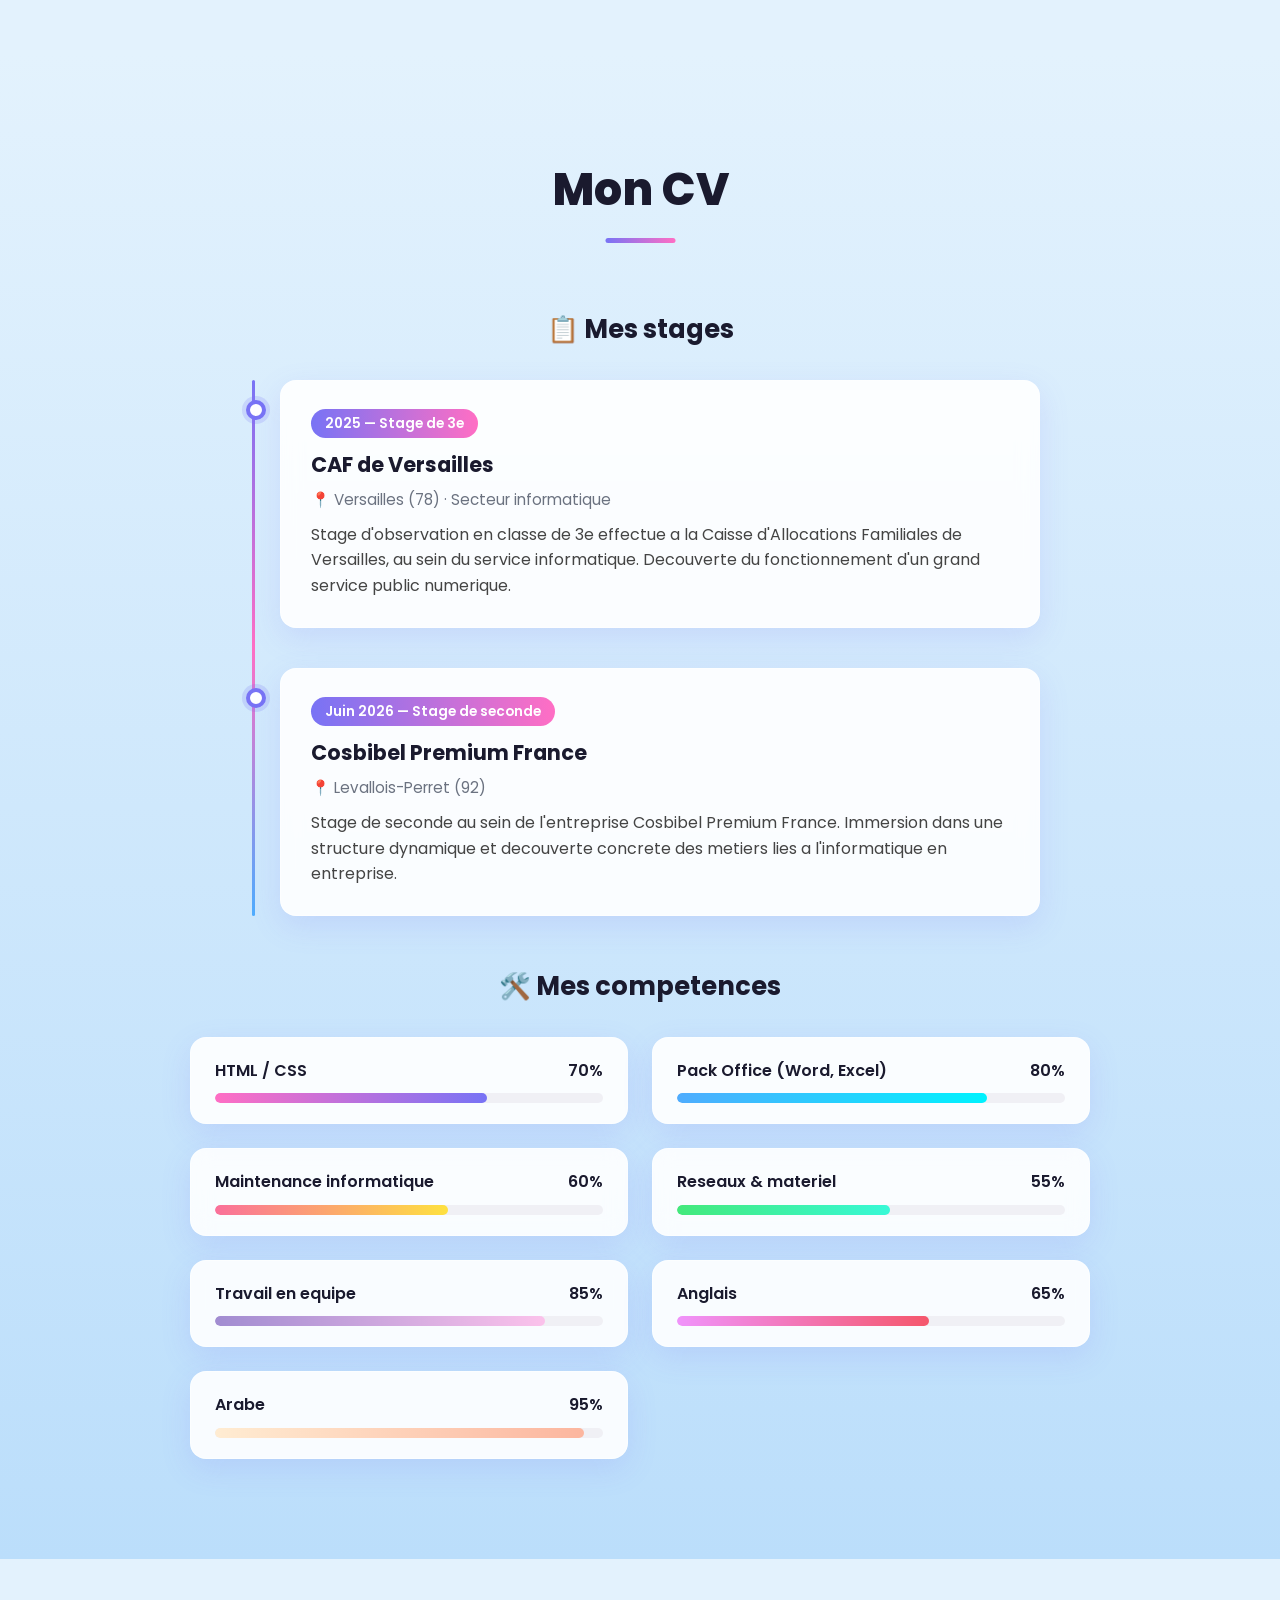
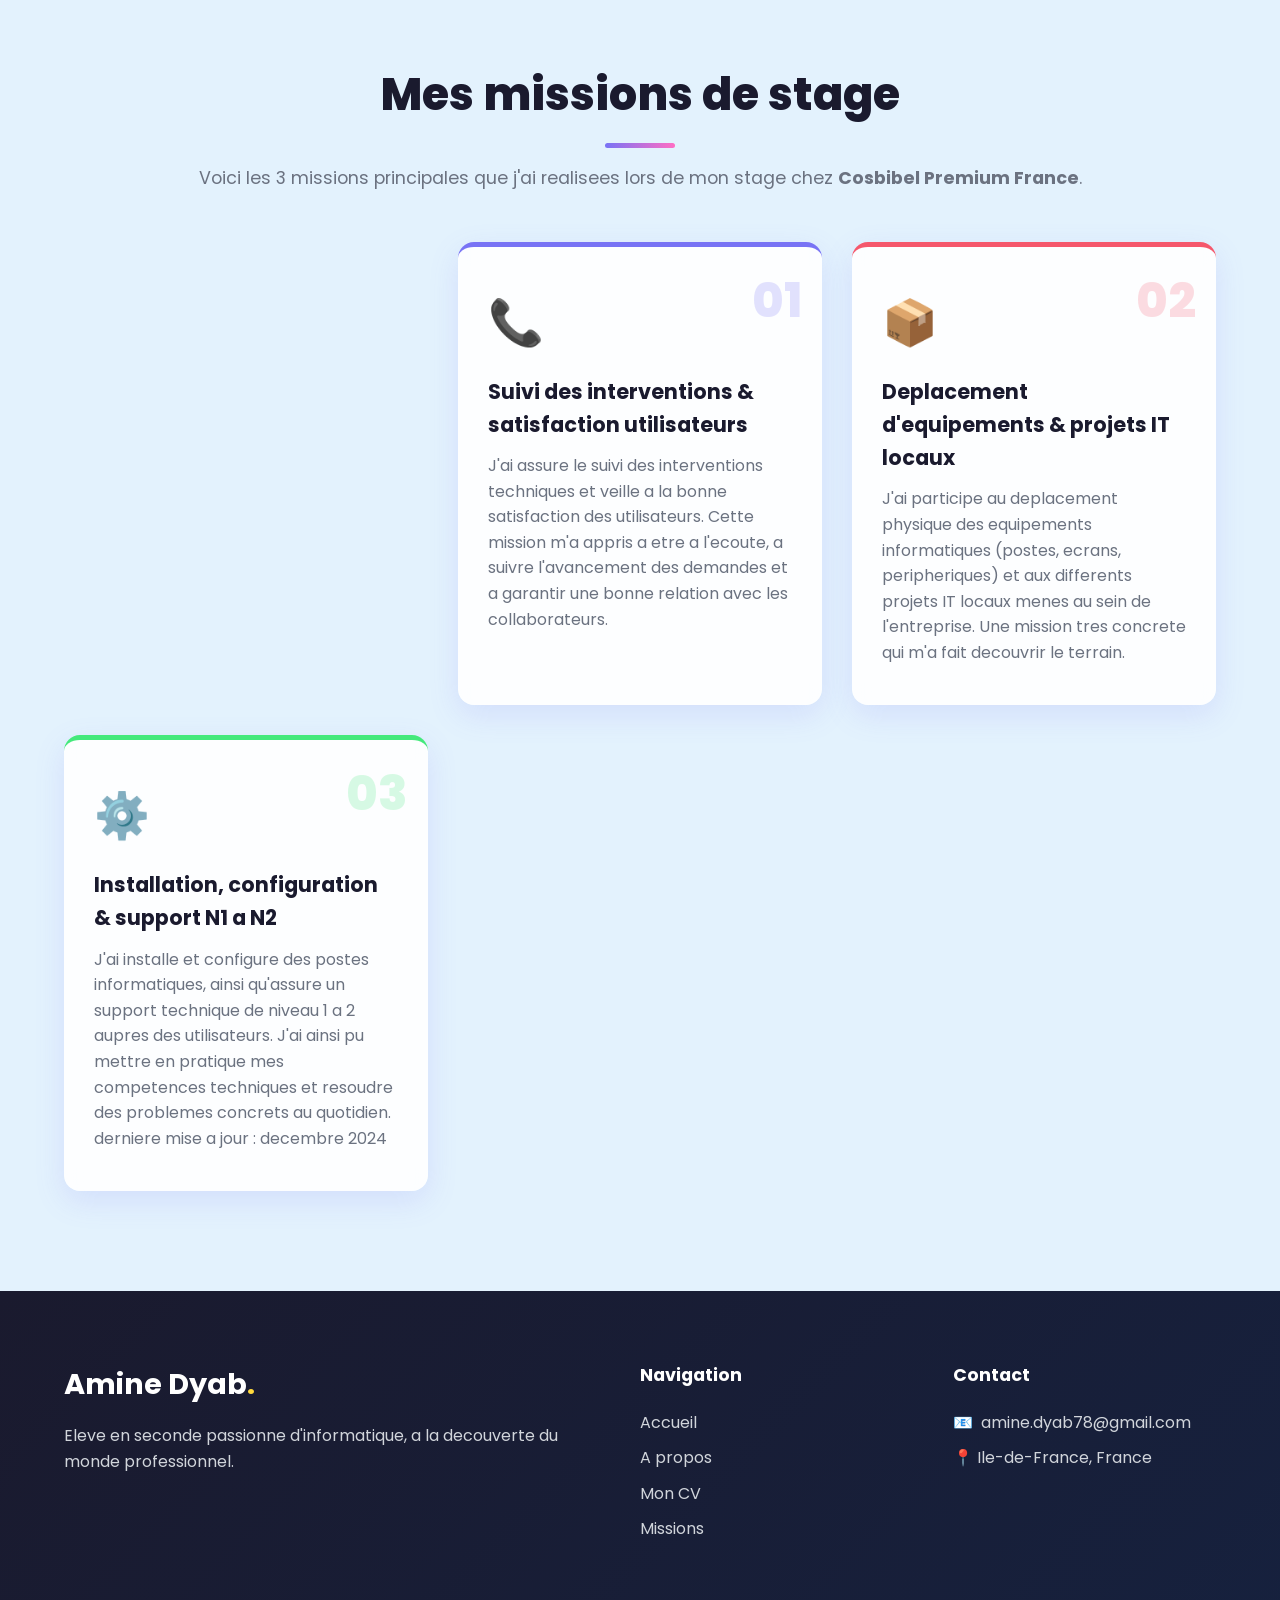
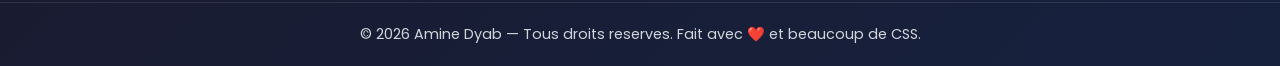
==== commit 80704473: "Add files via upload" ====
--- a/index.html
+++ b/index.html
@@ -142,7 +142,6 @@
             <h2 class="section-title">Mes missions de stage</h2>
             <p class="section-subtitle">Voici les 3 missions principales que j'ai realisees lors de mon stage chez <strong>Cosbibel Premium France</strong>.</p>
             <div class="missions-grid">
-               <p>derniere mise a jour : decembre 2024 </p>
                     </p> <article class="mission-card" style="--accent:#7873f5">
                     <div class="mission-icon">📞</div>
                     <div class="mission-number">01</div>
@@ -160,7 +159,8 @@
                     <div class="mission-number">03</div>
                     <h3>Installation, configuration &amp; support N1 a N2</h3>
                     <p>J'ai installe et configure des postes informatiques, ainsi qu'assure un support technique de niveau 1 a 2 aupres des utilisateurs. J'ai ainsi pu mettre en pratique mes competences techniques et resoudre des problemes concrets au quotidien.</p>
-                </article>
+              <p>derniere mise a jour : decembre 2024 </p>
+              </article>
             </div>
         </div>
     </section>
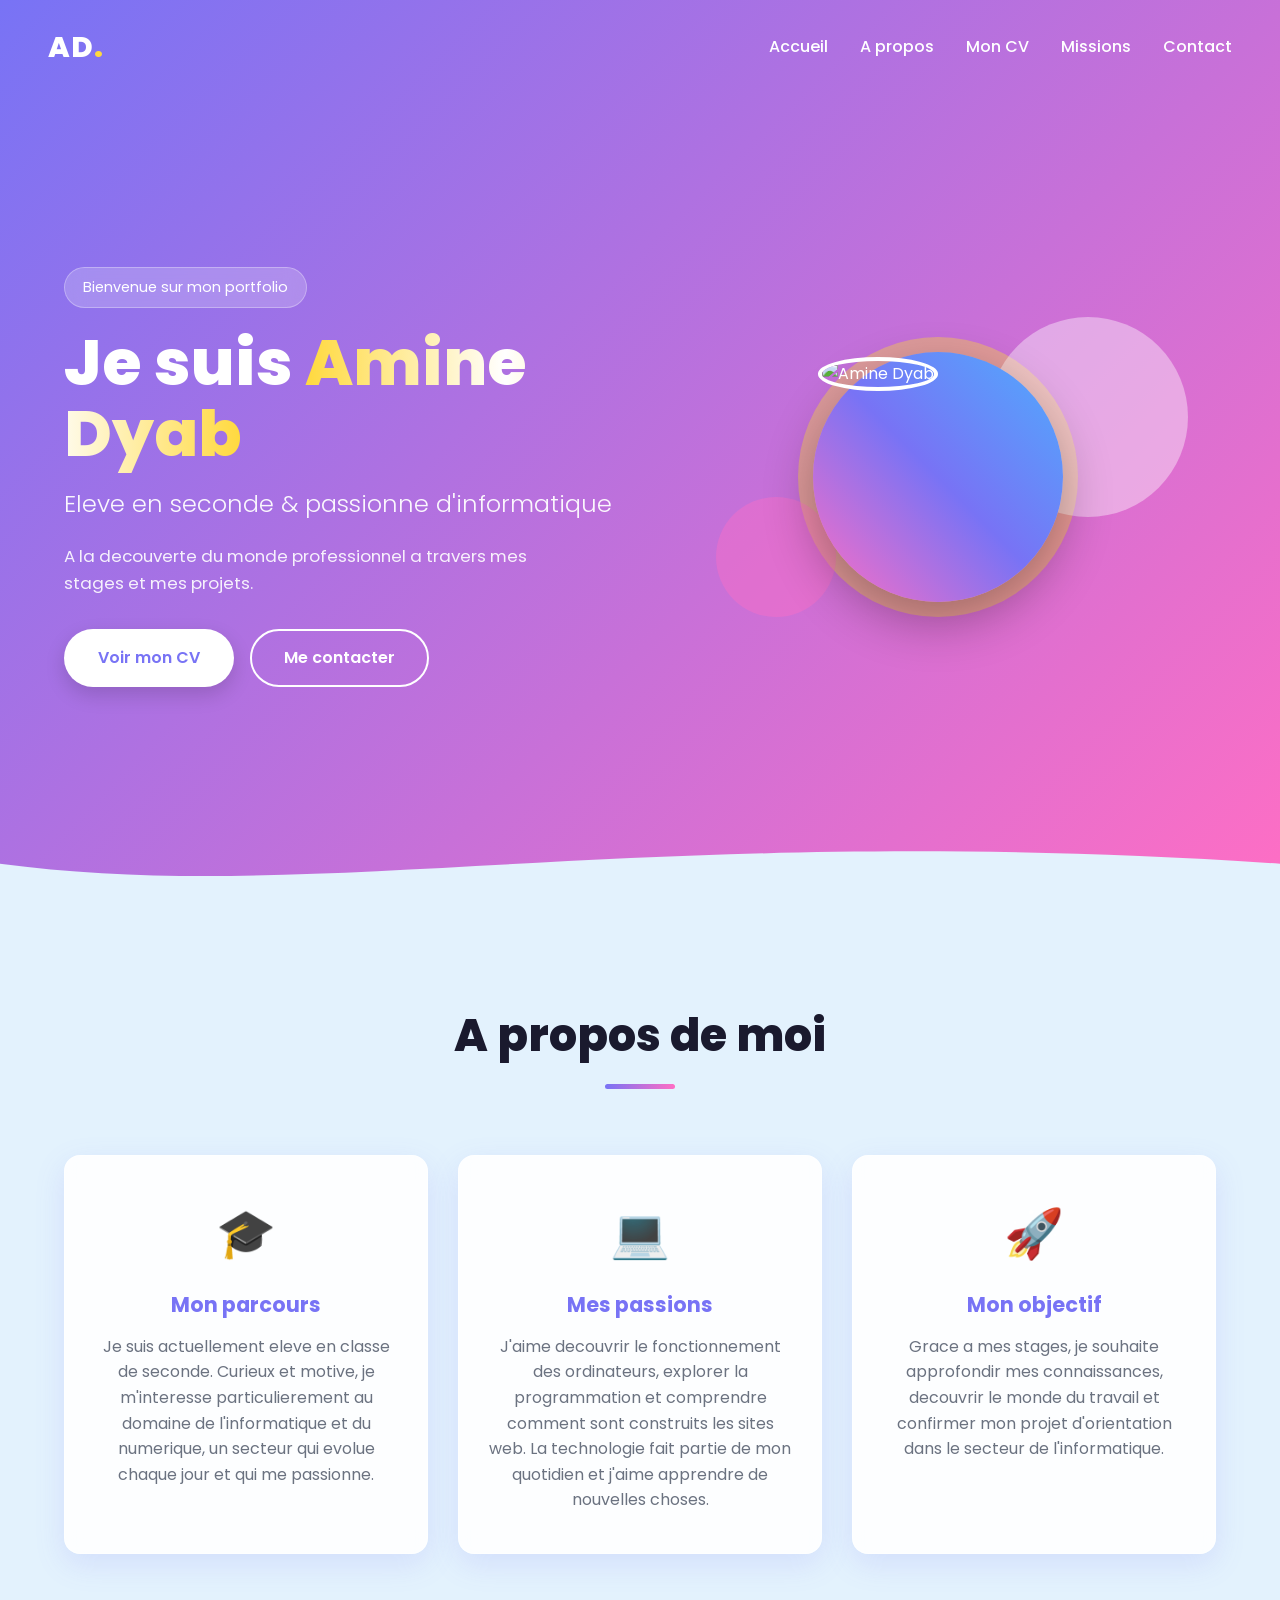
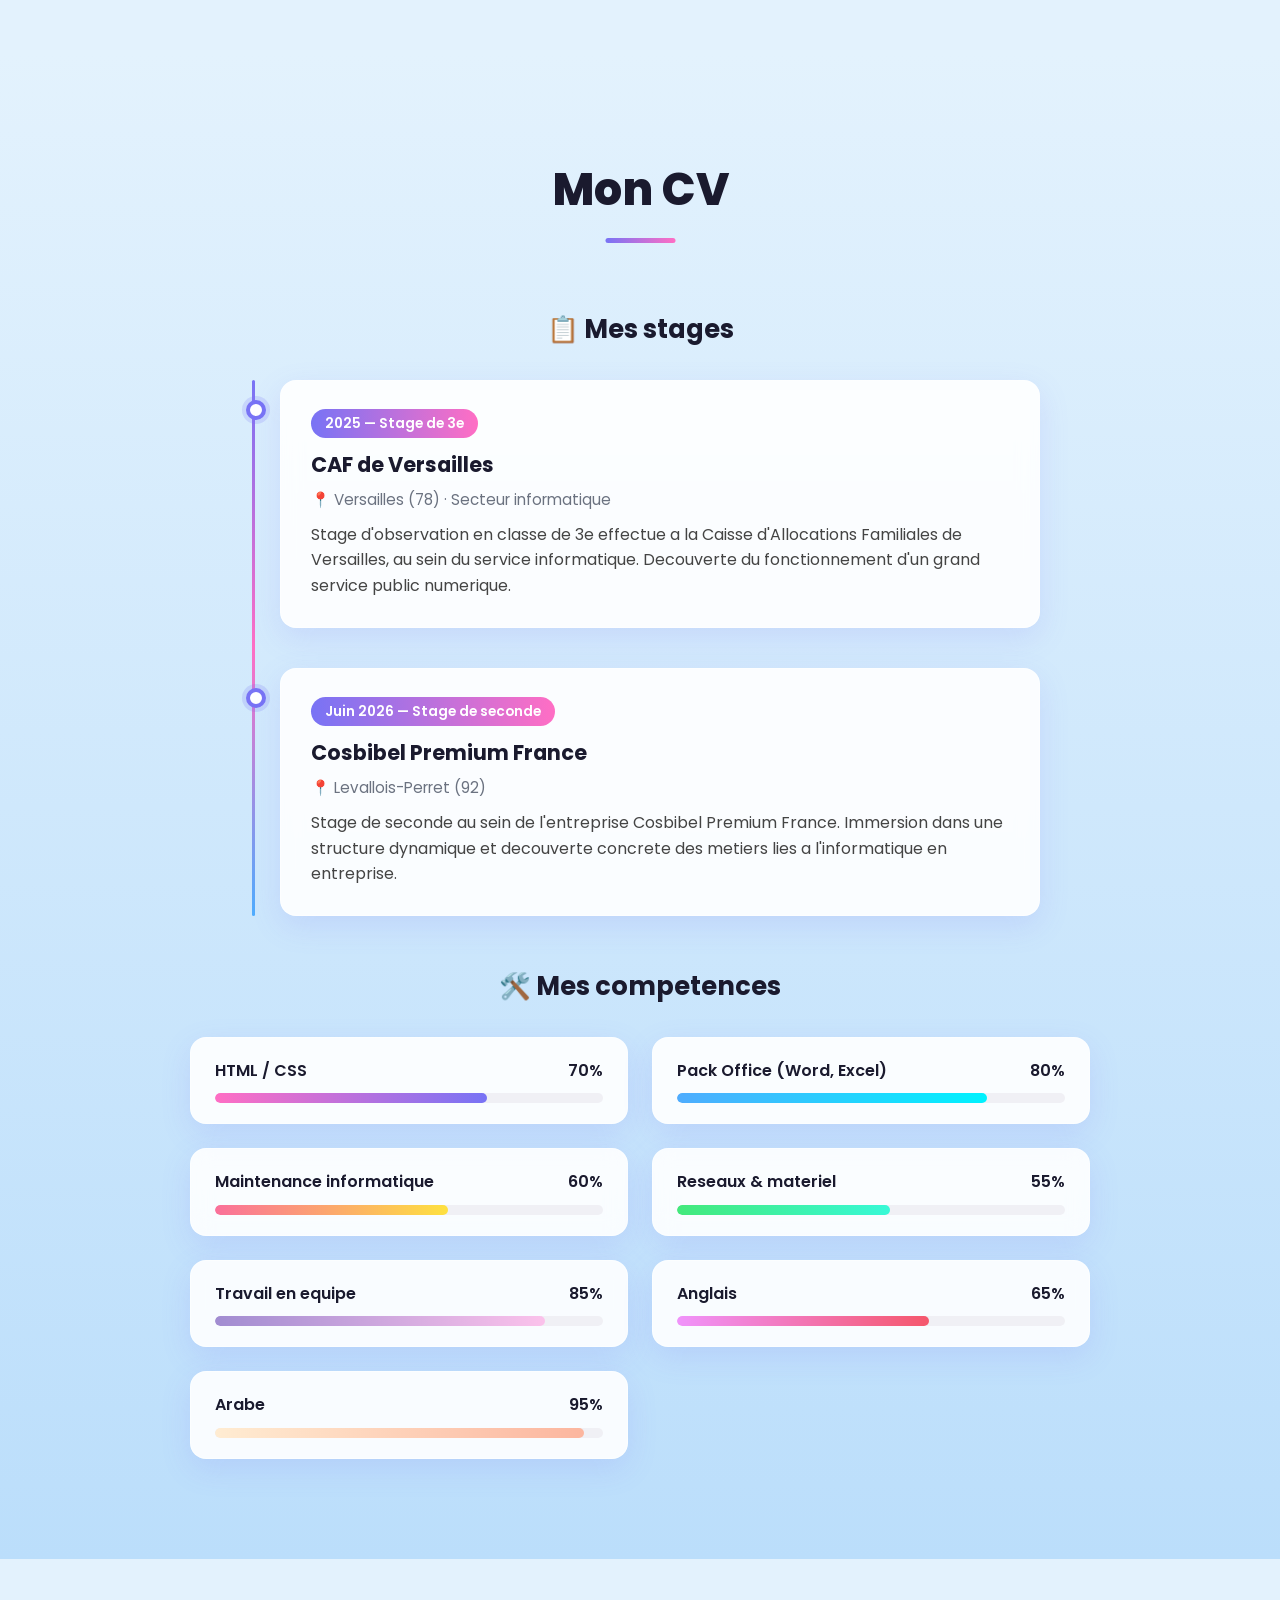
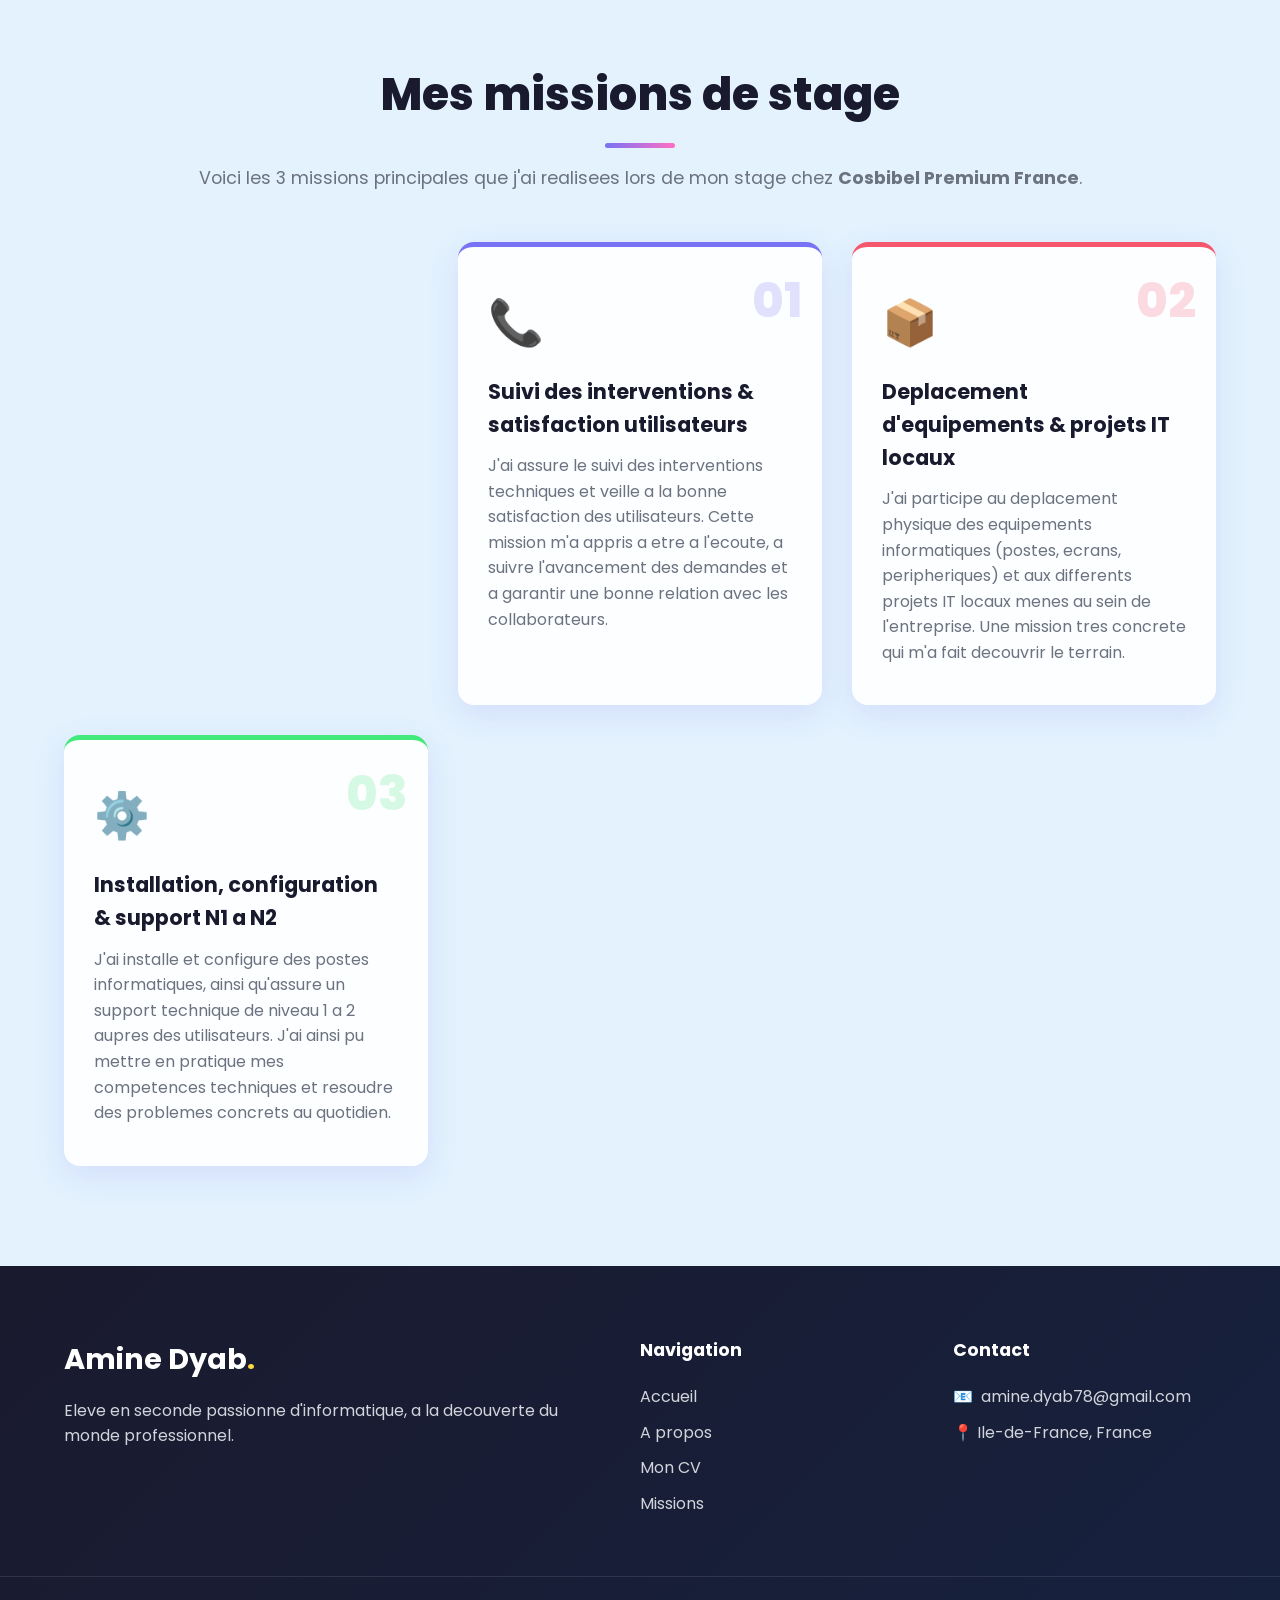
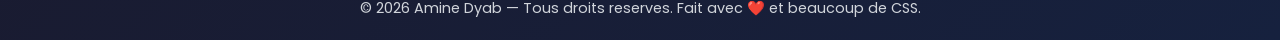
==== commit 889754e3: "Add files via upload" ====
--- a/index.html
+++ b/index.html
@@ -159,8 +159,7 @@
                     <div class="mission-number">03</div>
                     <h3>Installation, configuration &amp; support N1 a N2</h3>
                     <p>J'ai installe et configure des postes informatiques, ainsi qu'assure un support technique de niveau 1 a 2 aupres des utilisateurs. J'ai ainsi pu mettre en pratique mes competences techniques et resoudre des problemes concrets au quotidien.</p>
-              <p>derniere mise a jour : decembre 2024 </p>
-              </article>
+                </article>
             </div>
         </div>
     </section>
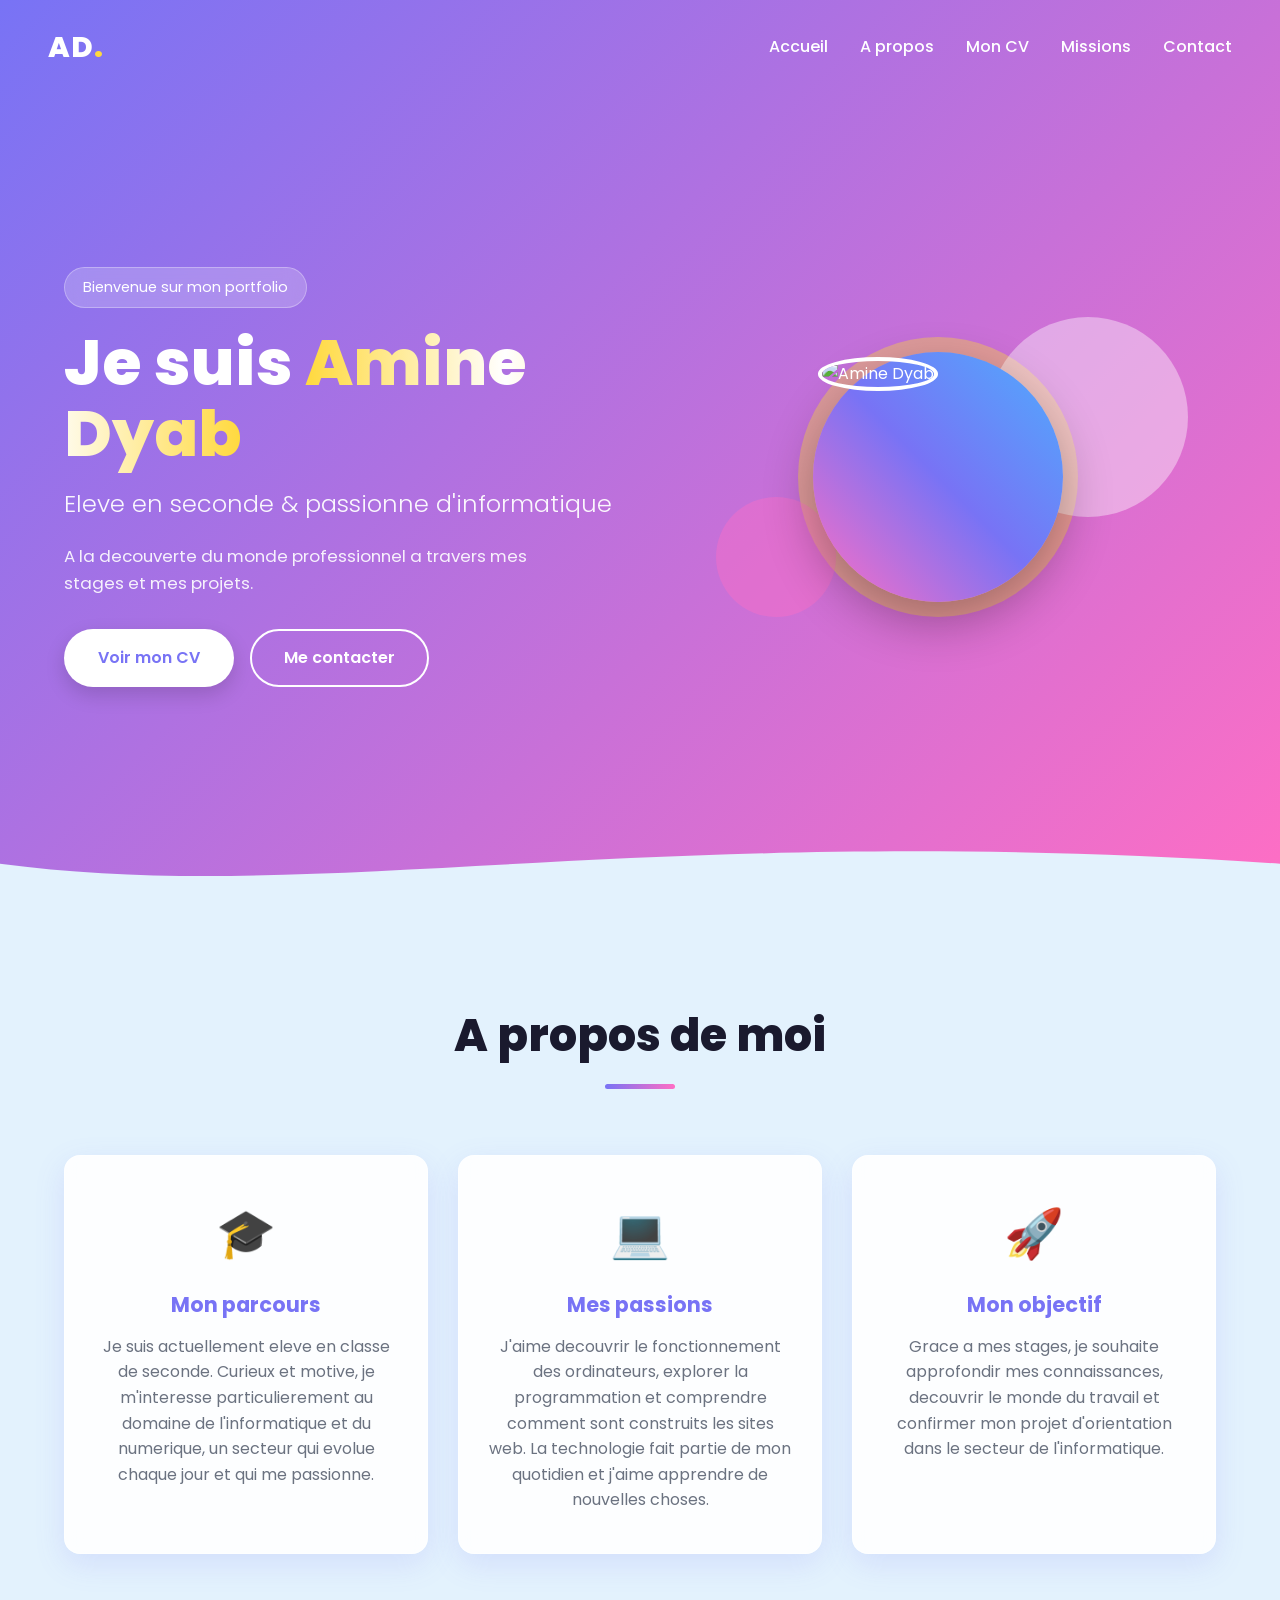
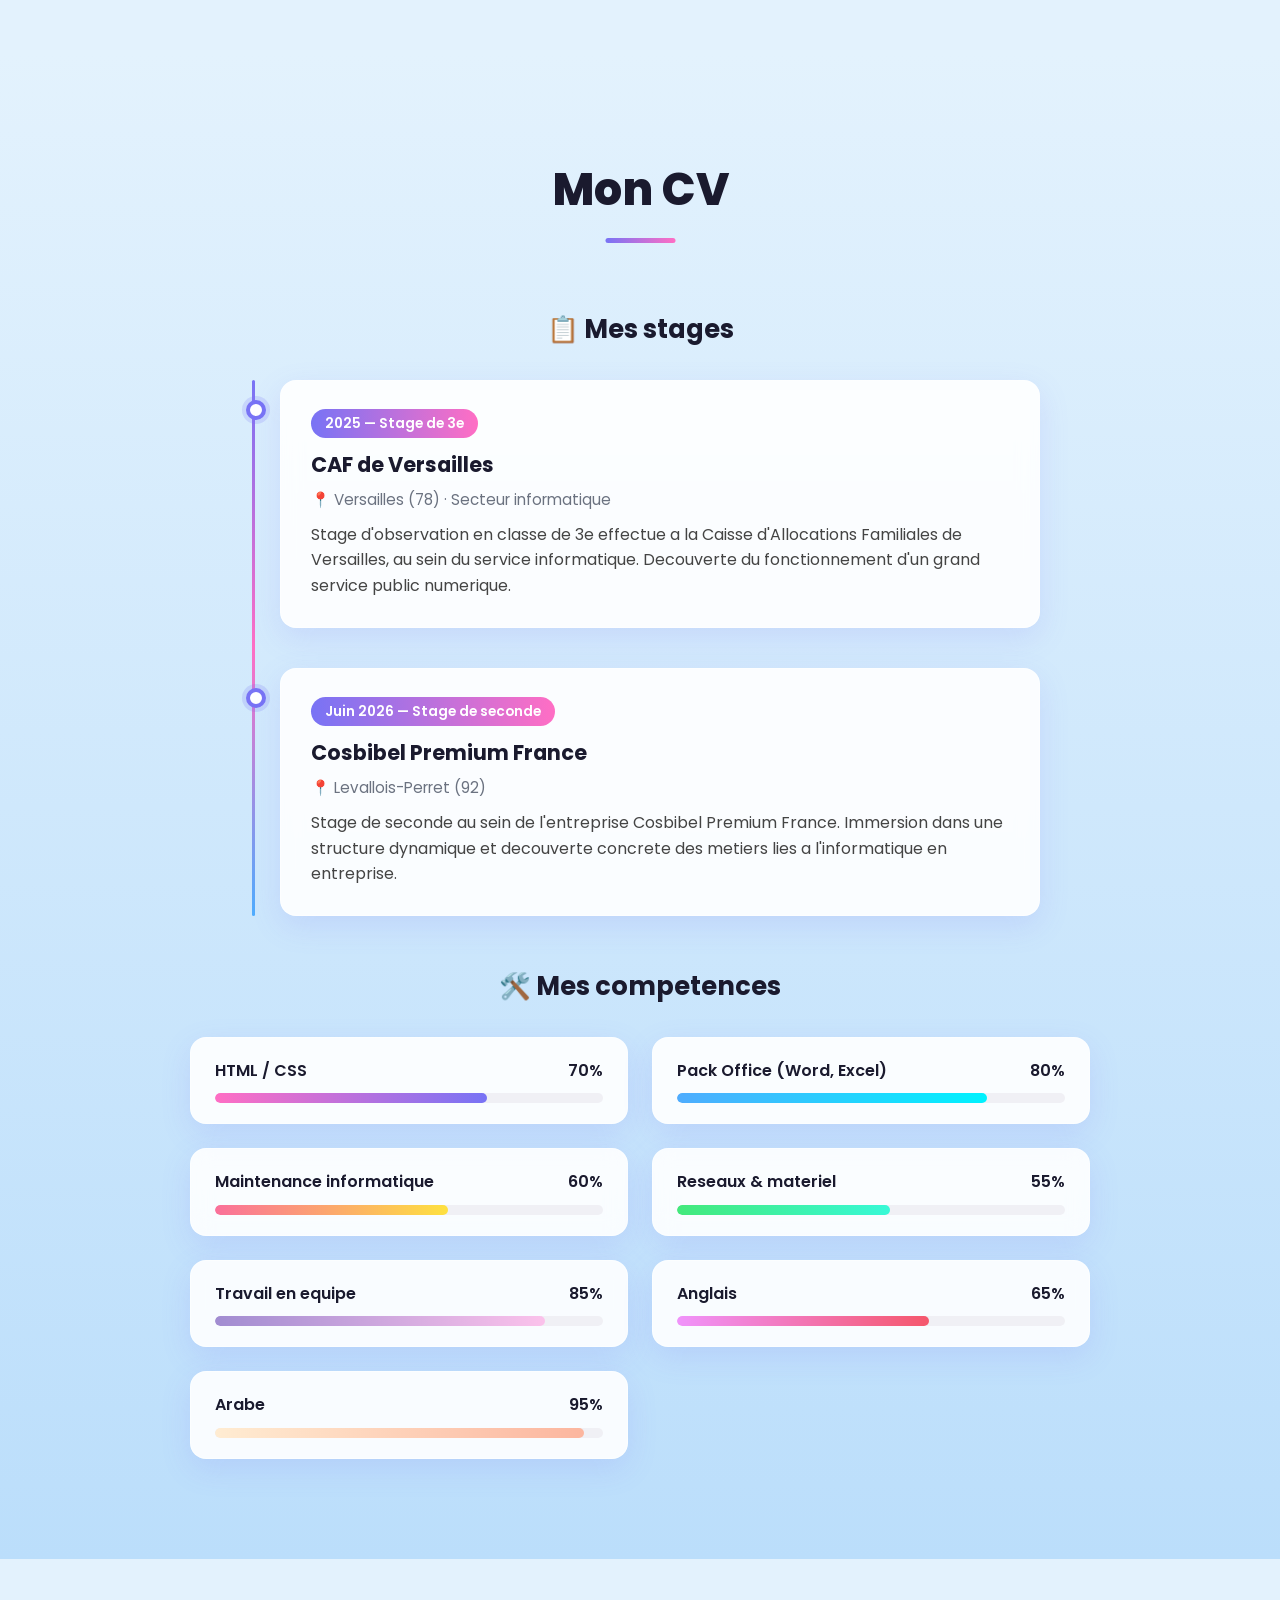
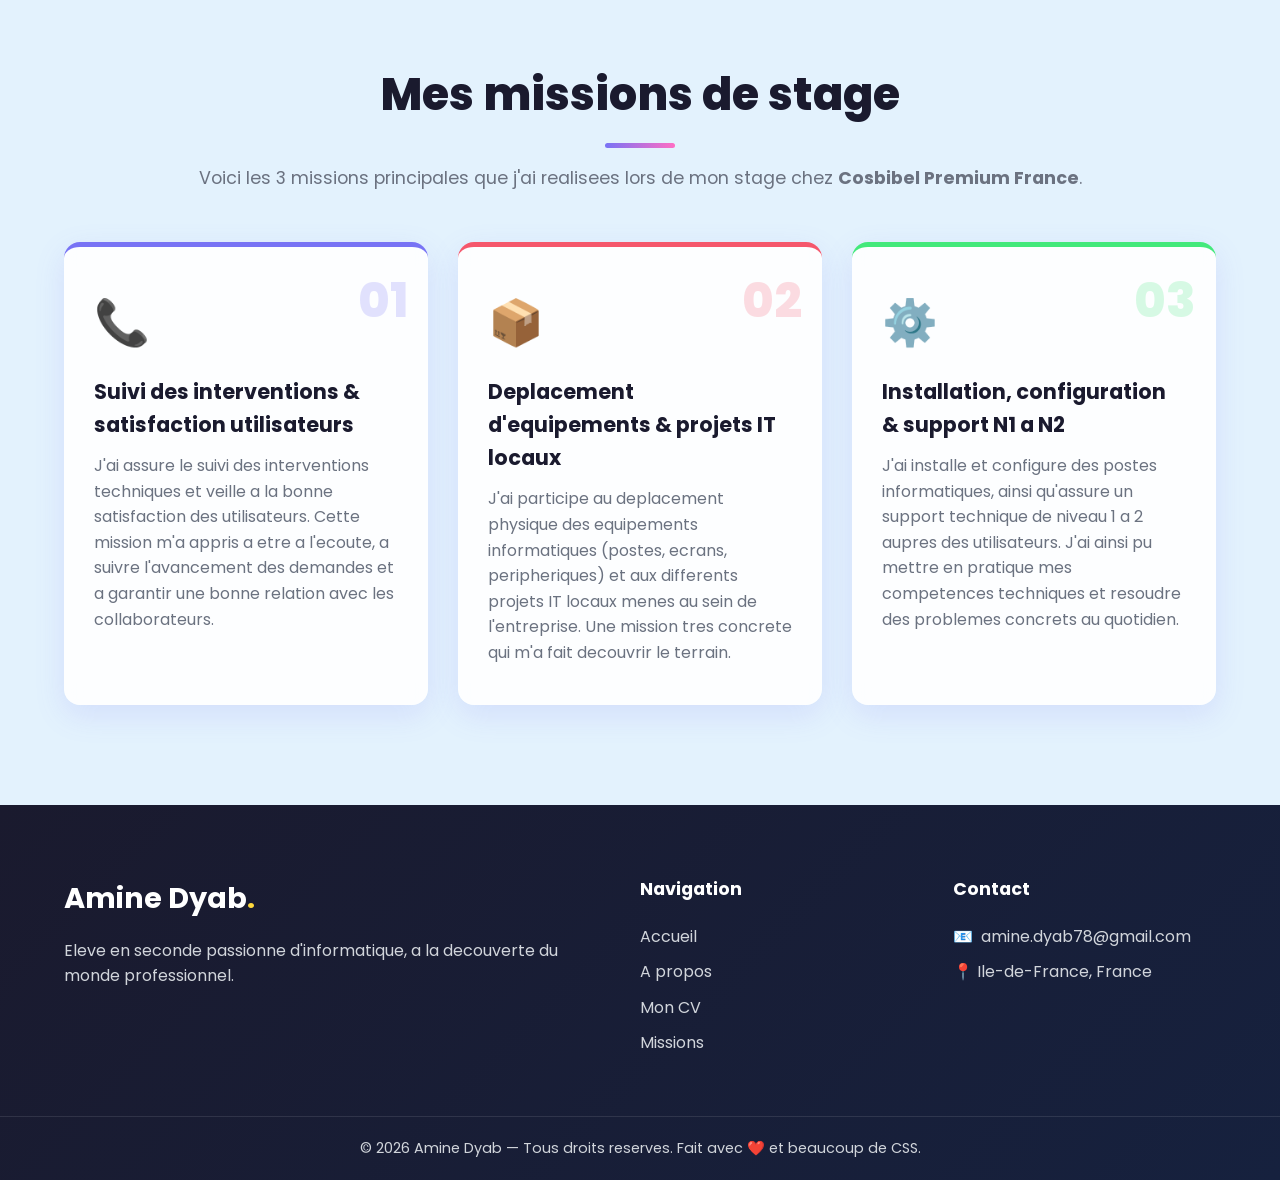
==== commit 92354c1d: "Add files via upload" ====
--- a/index.html
+++ b/index.html
@@ -142,7 +142,7 @@
             <h2 class="section-title">Mes missions de stage</h2>
             <p class="section-subtitle">Voici les 3 missions principales que j'ai realisees lors de mon stage chez <strong>Cosbibel Premium France</strong>.</p>
             <div class="missions-grid">
-                    </p> <article class="mission-card" style="--accent:#7873f5">
+                <article class="mission-card" style="--accent:#7873f5">
                     <div class="mission-icon">📞</div>
                     <div class="mission-number">01</div>
                     <h3>Suivi des interventions &amp; satisfaction utilisateurs</h3>
@@ -212,4 +212,4 @@
         fills.forEach(f => io.observe(f));
     </script>
 </body>
-</html>
+</html>
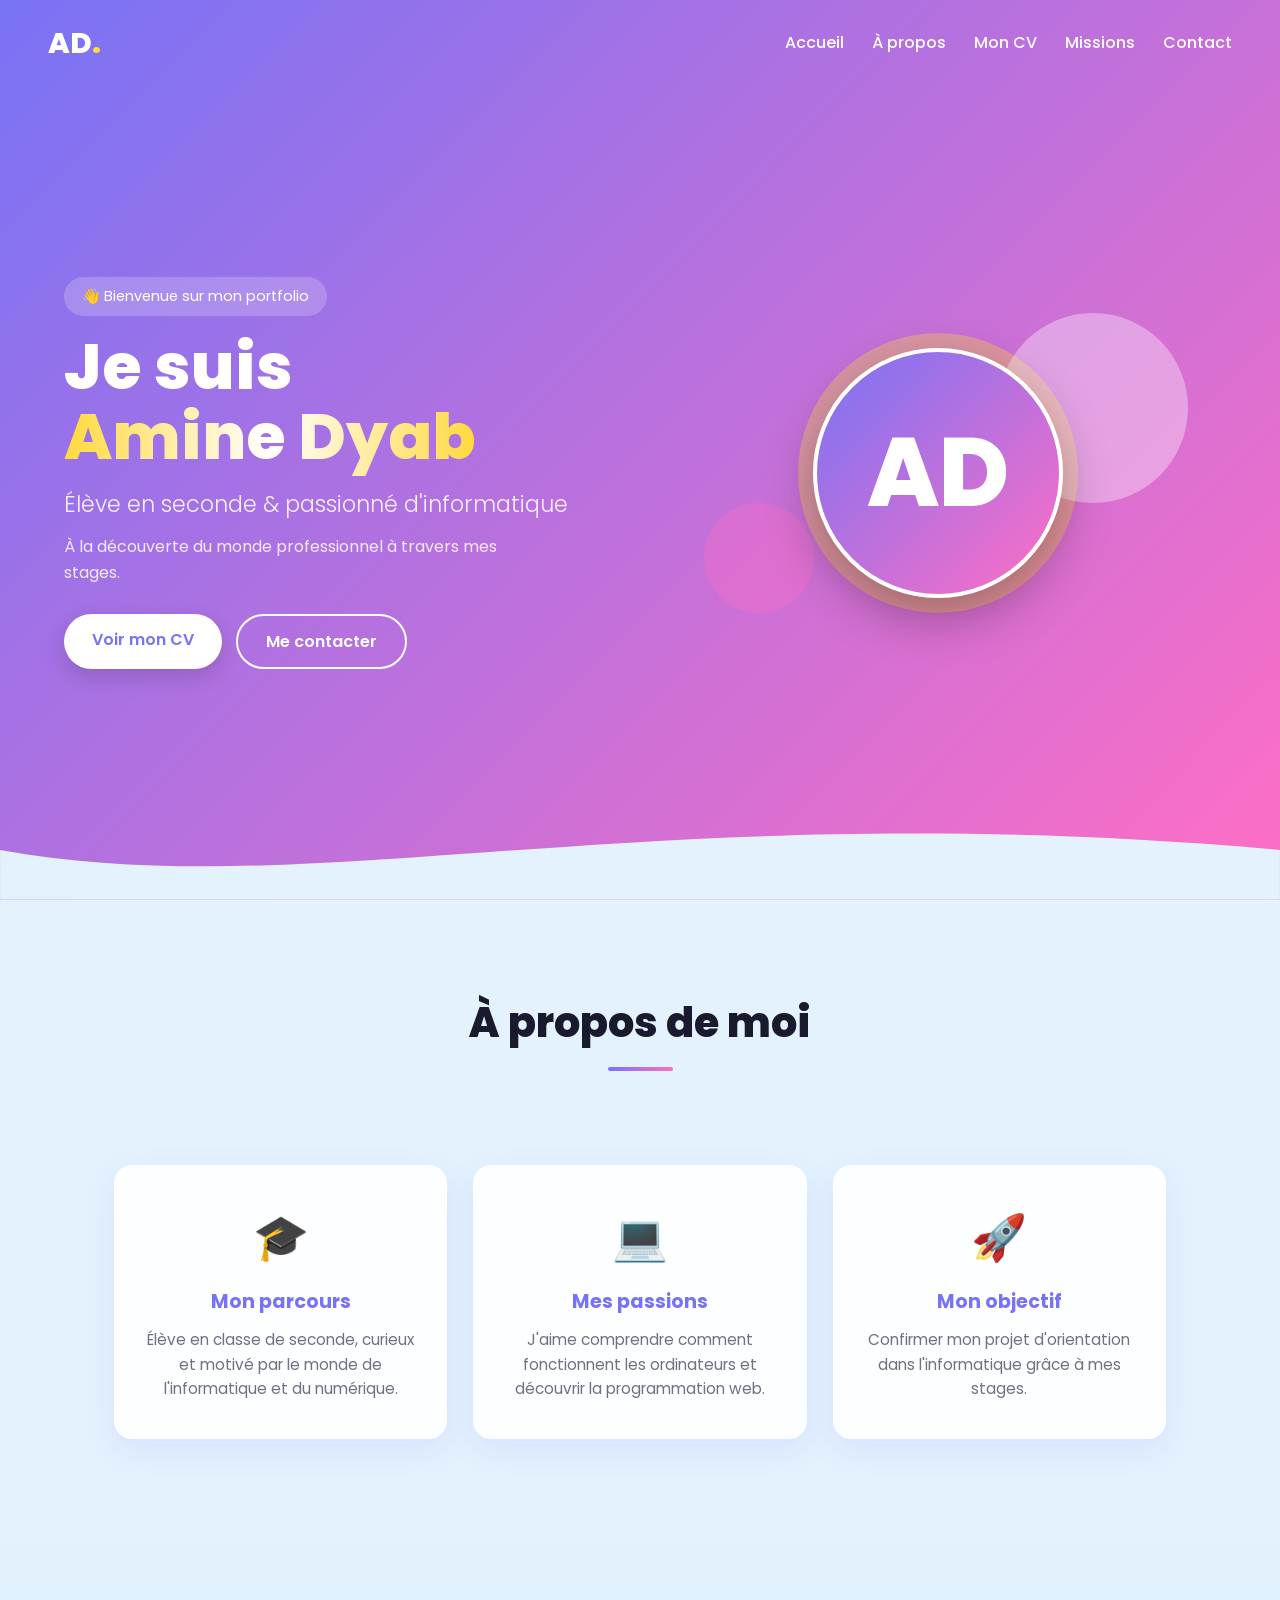
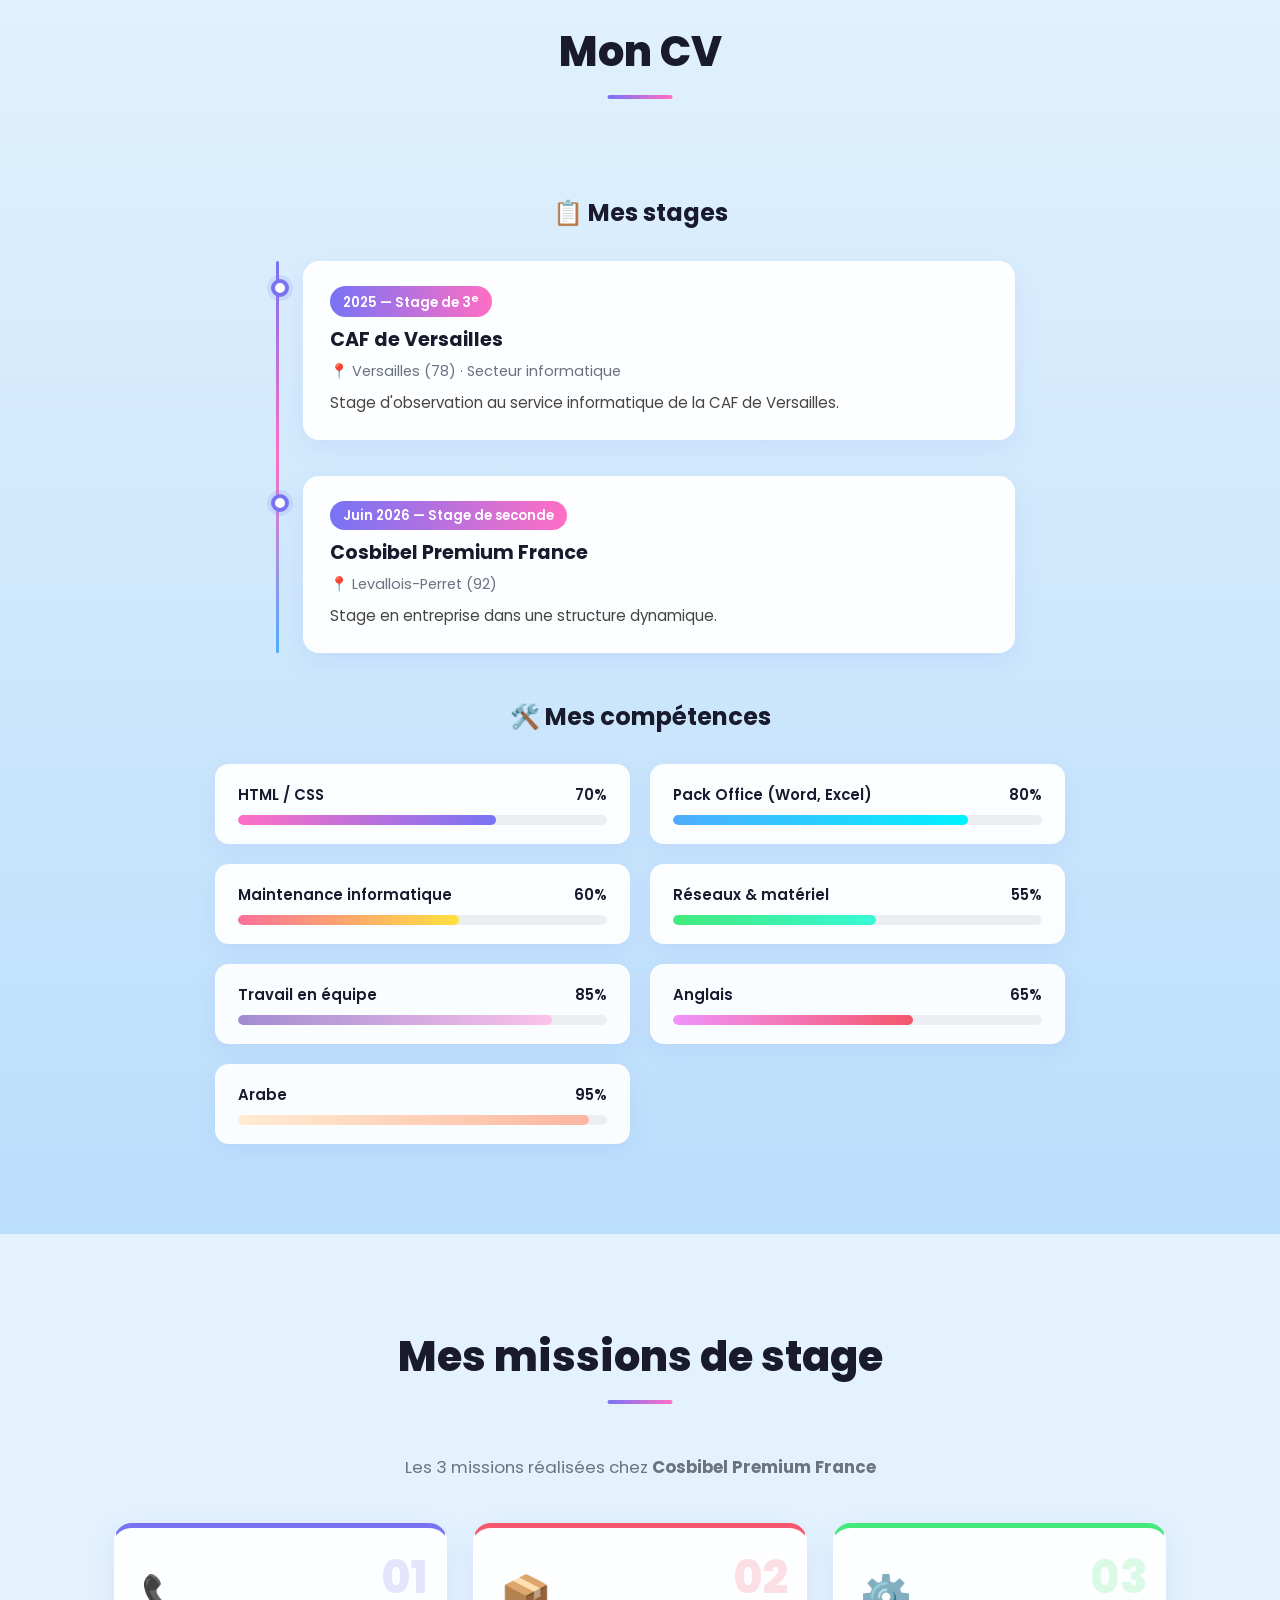
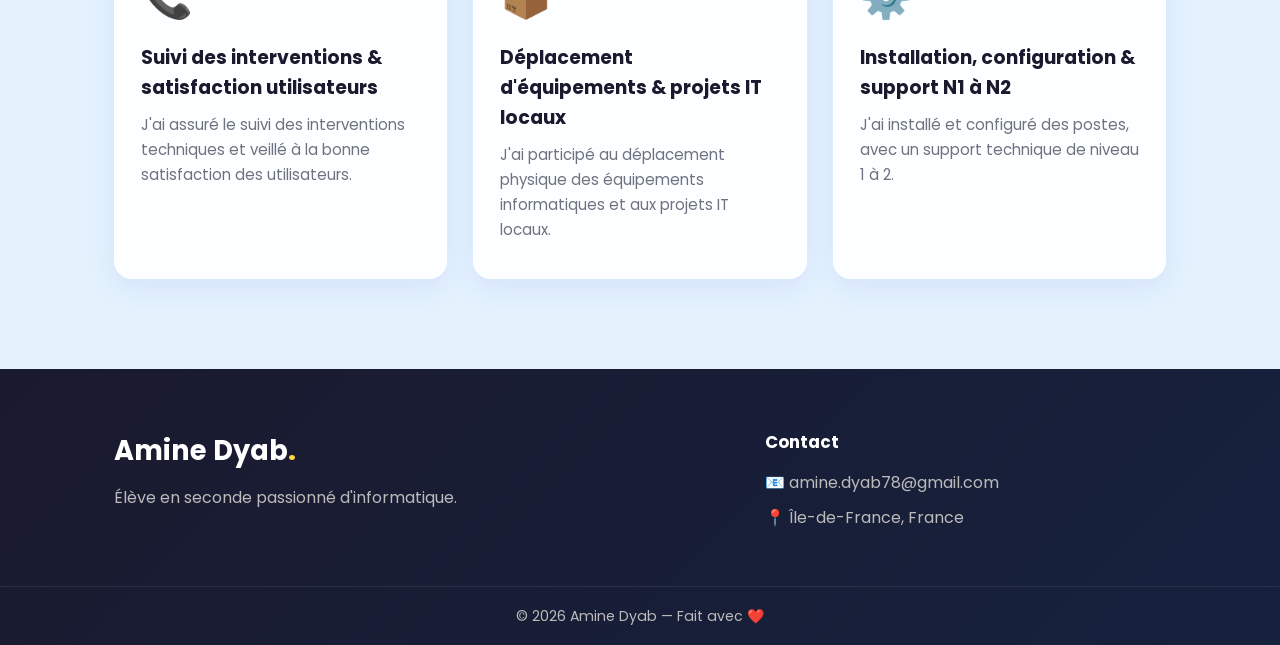
==== commit 1960e6a1: "Add files via upload" ====
--- a/index.html
+++ b/index.html
@@ -4,212 +4,200 @@
     <meta charset="UTF-8">
     <meta name="viewport" content="width=device-width, initial-scale=1.0">
     <title>Amine Dyab — Portfolio</title>
-    <link rel="preconnect" href="https://fonts.googleapis.com">
-    <link rel="preconnect" href="https://fonts.gstatic.com" crossorigin>
     <link href="https://fonts.googleapis.com/css2?family=Poppins:wght@300;400;500;600;700;800&display=swap" rel="stylesheet">
     <link rel="stylesheet" href="style.css">
 </head>
 <body>
 
+    <!-- EN-TÊTE -->
     <header class="header" id="accueil">
         <nav class="navbar">
             <div class="logo">AD<span>.</span></div>
             <ul class="nav-links">
                 <li><a href="#accueil">Accueil</a></li>
-                <li><a href="#apropos">A propos</a></li>
+                <li><a href="#apropos">À propos</a></li>
                 <li><a href="#cv">Mon CV</a></li>
                 <li><a href="#missions">Missions</a></li>
                 <li><a href="#contact">Contact</a></li>
             </ul>
-            <button class="burger" aria-label="Menu">
+            <button class="burger" onclick="toggleMenu()">
                 <span></span><span></span><span></span>
             </button>
         </nav>
 
         <div class="hero">
-            <div class="hero-content">
-                <p class="hero-tag"> Bienvenue sur mon portfolio</p>
-                <h1>Je suis <span class="gradient-text">Amine Dyab</span></h1>
-                <h2 class="hero-subtitle">Eleve en seconde &amp; passionne d'informatique</h2>
-                <p class="hero-desc">A la decouverte du monde professionnel a travers mes stages et mes projets.</p>
-                <div class="hero-buttons">
-                    <a href="#cv" class="btn btn-primary">Voir mon CV</a>
-                    <a href="#contact" class="btn btn-outline">Me contacter</a>
-                </div>
-            </div>
-            <div class="hero-visual">
-                <div class="circle circle-1"></div>
-                <div class="circle circle-2"></div>
-                <div class="circle circle-3"></div>
-                <div class="profile-container">
-                    <img src="https://images.unsplash.com/photo-1507003211169-0a1dd7228f2d?w=400&h=400&fit=crop&crop=face" alt="Amine Dyab" class="profile-img">
-                </div>
-            </div>
-        </div>
-
-        <div class="wave">
-            <svg viewBox="0 0 1440 120" preserveAspectRatio="none">
-                <path d="M0,64 C360,128 720,0 1440,64 L1440,120 L0,120 Z" fill="#e3f2fd"/>
-            </svg>
-        </div>
+            <div class="hero-text">
+                <p class="badge">👋 Bienvenue sur mon portfolio</p>
+                <h1>Je suis<br><span class="name">Amine Dyab</span></h1>
+                <p class="subtitle">Élève en seconde &amp; passionné d'informatique</p>
+                <p class="desc">À la découverte du monde professionnel à travers mes stages.</p>
+                <div class="btns">
+                    <a href="#cv" class="btn btn-main">Voir mon CV</a>
+                    <a href="#contact" class="btn btn-ghost">Me contacter</a>
+                </div>
+            </div>
+<div class="hero-img">
+                <div class="profile-circle">AD</div>
+                <div class="shape s1"></div>
+                <div class="shape s2"></div>
+                <div class="shape s3"></div>
+            </div>
+        </div>
+
+        <svg class="wave" viewBox="0 0 1440 120"><path d="M0,64C360,128,720,0,1440,64V120H0Z" fill="#e3f2fd"/></svg>
     </header>
 
-    <section class="section" id="apropos">
-        <div class="container">
-            <h2 class="section-title">A propos de moi</h2>
-            <div class="apropos-grid">
-                <div class="apropos-card">
-                    <div class="apropos-emoji">🎓</div>
+    <!-- À PROPOS -->
+    <section class="sec" id="apropos">
+        <div class="wrap">
+            <h2 class="title">À propos de moi</h2>
+            <div class="cards">
+                <div class="card">
+                    <span class="card-icon">🎓</span>
                     <h3>Mon parcours</h3>
-                    <p>Je suis actuellement eleve en classe de seconde. Curieux et motive, je m'interesse particulierement au domaine de l'informatique et du numerique, un secteur qui evolue chaque jour et qui me passionne.</p>
-                </div>
-                <div class="apropos-card">
-                    <div class="apropos-emoji">💻</div>
+                    <p>Élève en classe de seconde, curieux et motivé par le monde de l'informatique et du numérique.</p>
+                </div>
+                <div class="card">
+                    <span class="card-icon">💻</span>
                     <h3>Mes passions</h3>
-                    <p>J'aime decouvrir le fonctionnement des ordinateurs, explorer la programmation et comprendre comment sont construits les sites web. La technologie fait partie de mon quotidien et j'aime apprendre de nouvelles choses.</p>
-                </div>
-                <div class="apropos-card">
-                    <div class="apropos-emoji">🚀</div>
+                    <p>J'aime comprendre comment fonctionnent les ordinateurs et découvrir la programmation web.</p>
+                </div>
+                <div class="card">
+                    <span class="card-icon">🚀</span>
                     <h3>Mon objectif</h3>
-                    <p>Grace a mes stages, je souhaite approfondir mes connaissances, decouvrir le monde du travail et confirmer mon projet d'orientation dans le secteur de l'informatique.</p>
+                    <p>Confirmer mon projet d'orientation dans l'informatique grâce à mes stages.</p>
                 </div>
             </div>
         </div>
     </section>
 
-    <section class="section section-alt" id="cv">
-        <div class="container">
-            <h2 class="section-title">Mon CV</h2>
+    <!-- MON CV -->
+    <section class="sec sec-blue" id="cv">
+        <div class="wrap">
+            <h2 class="title">Mon CV</h2>
 
             <h3 class="sub-title">📋 Mes stages</h3>
+
             <div class="timeline">
-                <div class="timeline-item">
-                    <div class="timeline-dot"></div>
-                    <div class="timeline-content">
-                        <div class="timeline-date">2025 — Stage de 3e</div>
+                <div class="tl-item">
+                    <div class="tl-dot"></div>
+                    <div class="tl-box">
+                        <span class="tl-date">2025 — Stage de 3<sup>e</sup></span>
                         <h4>CAF de Versailles</h4>
-                        <p class="timeline-place">📍 Versailles (78) · Secteur informatique</p>
-                        <p>Stage d'observation en classe de 3e effectue a la Caisse d'Allocations Familiales de Versailles, au sein du service informatique. Decouverte du fonctionnement d'un grand service public numerique.</p>
+                        <p class="tl-place">📍 Versailles (78) · Secteur informatique</p>
+                        <p>Stage d'observation au service informatique de la CAF de Versailles.</p>
                     </div>
                 </div>
-                <div class="timeline-item">
-                    <div class="timeline-dot"></div>
-                    <div class="timeline-content">
-                        <div class="timeline-date">Juin 2026 — Stage de seconde</div>
+                <div class="tl-item">
+                    <div class="tl-dot"></div>
+                    <div class="tl-box">
+                        <span class="tl-date">Juin 2026 — Stage de seconde</span>
                         <h4>Cosbibel Premium France</h4>
-                        <p class="timeline-place">📍 Levallois-Perret (92)</p>
-                        <p>Stage de seconde au sein de l'entreprise Cosbibel Premium France. Immersion dans une structure dynamique et decouverte concrete des metiers lies a l'informatique en entreprise.</p>
+                        <p class="tl-place">📍 Levallois-Perret (92)</p>
+                        <p>Stage en entreprise dans une structure dynamique.</p>
                     </div>
                 </div>
             </div>
 
-            <h3 class="sub-title">🛠️ Mes competences</h3>
-            <div class="skills-grid">
-                <div class="skill">
-                    <div class="skill-header"><span>HTML / CSS</span><span>70%</span></div>
-                    <div class="skill-bar"><div class="skill-fill" style="--w:70%; --c:linear-gradient(90deg,#ff6ec4,#7873f5)"></div></div>
-                </div>
-                <div class="skill">
-                    <div class="skill-header"><span>Pack Office (Word, Excel)</span><span>80%</span></div>
-                    <div class="skill-bar"><div class="skill-fill" style="--w:80%; --c:linear-gradient(90deg,#4facfe,#00f2fe)"></div></div>
-                </div>
-                <div class="skill">
-                    <div class="skill-header"><span>Maintenance informatique</span><span>60%</span></div>
-                    <div class="skill-bar"><div class="skill-fill" style="--w:60%; --c:linear-gradient(90deg,#fa709a,#fee140)"></div></div>
-                </div>
-                <div class="skill">
-                    <div class="skill-header"><span>Reseaux &amp; materiel</span><span>55%</span></div>
-                    <div class="skill-bar"><div class="skill-fill" style="--w:55%; --c:linear-gradient(90deg,#43e97b,#38f9d7)"></div></div>
-                </div>
-                <div class="skill">
-                    <div class="skill-header"><span>Travail en equipe</span><span>85%</span></div>
-                    <div class="skill-bar"><div class="skill-fill" style="--w:85%; --c:linear-gradient(90deg,#a18cd1,#fbc2eb)"></div></div>
-                </div>
-                <div class="skill">
-                    <div class="skill-header"><span>Anglais</span><span>65%</span></div>
-                    <div class="skill-bar"><div class="skill-fill" style="--w:65%; --c:linear-gradient(90deg,#f093fb,#f5576c)"></div></div>
-                </div>
-                <div class="skill">
-                    <div class="skill-header"><span>Arabe</span><span>95%</span></div>
-                    <div class="skill-bar"><div class="skill-fill" style="--w:95%; --c:linear-gradient(90deg,#ffecd2,#fcb69f)"></div></div>
+            <h3 class="sub-title">🛠️ Mes compétences</h3>
+
+            <div class="skills">
+                <div class="skill">
+                    <div class="skill-info"><span>HTML / CSS</span><span>70%</span></div>
+                    <div class="skill-bar"><div class="skill-fill" style="--g:linear-gradient(90deg,#ff6ec4,#7873f5);--v:70%"></div></div>
+                </div>
+                <div class="skill">
+                    <div class="skill-info"><span>Pack Office (Word, Excel)</span><span>80%</span></div>
+                    <div class="skill-bar"><div class="skill-fill" style="--g:linear-gradient(90deg,#4facfe,#00f2fe);--v:80%"></div></div>
+                </div>
+                <div class="skill">
+                    <div class="skill-info"><span>Maintenance informatique</span><span>60%</span></div>
+                    <div class="skill-bar"><div class="skill-fill" style="--g:linear-gradient(90deg,#fa709a,#fee140);--v:60%"></div></div>
+                </div>
+                <div class="skill">
+                    <div class="skill-info"><span>Réseaux &amp; matériel</span><span>55%</span></div>
+                    <div class="skill-bar"><div class="skill-fill" style="--g:linear-gradient(90deg,#43e97b,#38f9d7);--v:55%"></div></div>
+                </div>
+                <div class="skill">
+                    <div class="skill-info"><span>Travail en équipe</span><span>85%</span></div>
+                    <div class="skill-bar"><div class="skill-fill" style="--g:linear-gradient(90deg,#a18cd1,#fbc2eb);--v:85%"></div></div>
+                </div>
+                <div class="skill">
+                    <div class="skill-info"><span>Anglais</span><span>65%</span></div>
+                    <div class="skill-bar"><div class="skill-fill" style="--g:linear-gradient(90deg,#f093fb,#f5576c);--v:65%"></div></div>
+                </div>
+                <div class="skill">
+                    <div class="skill-info"><span>Arabe</span><span>95%</span></div>
+                    <div class="skill-bar"><div class="skill-fill" style="--g:linear-gradient(90deg,#ffecd2,#fcb69f);--v:95%"></div></div>
                 </div>
             </div>
         </div>
     </section>
 
-    <section class="section" id="missions">
-        <div class="container">
-            <h2 class="section-title">Mes missions de stage</h2>
-            <p class="section-subtitle">Voici les 3 missions principales que j'ai realisees lors de mon stage chez <strong>Cosbibel Premium France</strong>.</p>
-            <div class="missions-grid">
-                <article class="mission-card" style="--accent:#7873f5">
-                    <div class="mission-icon">📞</div>
-                    <div class="mission-number">01</div>
+    <!-- MISSIONS -->
+    <section class="sec" id="missions">
+        <div class="wrap">
+            <h2 class="title">Mes missions de stage</h2>
+            <p class="sub-desc">Les 3 missions réalisées chez <strong>Cosbibel Premium France</strong></p>
+
+            <div class="missions">
+                <article class="mis-card mis-1">
+                    <div class="mis-num">01</div>
+                    <div class="mis-icon">📞</div>
                     <h3>Suivi des interventions &amp; satisfaction utilisateurs</h3>
-                    <p>J'ai assure le suivi des interventions techniques et veille a la bonne satisfaction des utilisateurs. Cette mission m'a appris a etre a l'ecoute, a suivre l'avancement des demandes et a garantir une bonne relation avec les collaborateurs.</p>
+                    <p>J'ai assuré le suivi des interventions techniques et veillé à la bonne satisfaction des utilisateurs.</p>
                 </article>
-                <article class="mission-card" style="--accent:#f5576c">
-                    <div class="mission-icon">📦</div>
-                    <div class="mission-number">02</div>
-                    <h3>Deplacement d'equipements &amp; projets IT locaux</h3>
-                    <p>J'ai participe au deplacement physique des equipements informatiques (postes, ecrans, peripheriques) et aux differents projets IT locaux menes au sein de l'entreprise. Une mission tres concrete qui m'a fait decouvrir le terrain.</p>
+                <article class="mis-card mis-2">
+                    <div class="mis-num">02</div>
+                    <div class="mis-icon">📦</div>
+                    <h3>Déplacement d'équipements &amp; projets IT locaux</h3>
+                    <p>J'ai participé au déplacement physique des équipements informatiques et aux projets IT locaux.</p>
                 </article>
-                <article class="mission-card" style="--accent:#43e97b">
-                    <div class="mission-icon">⚙️</div>
-                    <div class="mission-number">03</div>
-                    <h3>Installation, configuration &amp; support N1 a N2</h3>
-                    <p>J'ai installe et configure des postes informatiques, ainsi qu'assure un support technique de niveau 1 a 2 aupres des utilisateurs. J'ai ainsi pu mettre en pratique mes competences techniques et resoudre des problemes concrets au quotidien.</p>
+                <article class="mis-card mis-3">
+                    <div class="mis-num">03</div>
+                    <div class="mis-icon">⚙️</div>
+                    <h3>Installation, configuration &amp; support N1 à N2</h3>
+                    <p>J'ai installé et configuré des postes, avec un support technique de niveau 1 à 2.</p>
                 </article>
             </div>
         </div>
     </section>
 
+    <!-- FOOTER -->
     <footer class="footer" id="contact">
-        <div class="container footer-grid">
-            <div class="footer-col">
-                <h3 class="footer-logo">Amine Dyab<span>.</span></h3>
-                <p>Eleve en seconde passionne d'informatique, a la decouverte du monde professionnel.</p>
-            </div>
-            <div class="footer-col">
-                <h4>Navigation</h4>
+        <div class="wrap f-grid">
+            <div>
+                <h3 class="f-logo">Amine Dyab<span>.</span></h3>
+                <p>Élève en seconde passionné d'informatique.</p>
+            </div>
+            <div>
+                <h4>Contact</h4>
                 <ul>
-                    <li><a href="#accueil">Accueil</a></li>
-                    <li><a href="#apropos">A propos</a></li>
-                    <li><a href="#cv">Mon CV</a></li>
-                    <li><a href="#missions">Missions</a></li>
+                    <li>📧 <a href="mailto:amine.dyab78@gmail.com">amine.dyab78@gmail.com</a></li>
+                    <li>📍 Île-de-France, France</li>
                 </ul>
             </div>
-            <div class="footer-col">
-                <h4>Contact</h4>
-                <ul class="contact-list">
-                    <li>📧 <a href="mailto:amine.dyab78@gmail.com">amine.dyab78@gmail.com</a></li>
-                    <li>📍 Ile-de-France, France</li>
-                </ul>
-            </div>
-        </div>
-        <div class="footer-bottom">
-            <p>© 2026 Amine Dyab — Tous droits reserves. Fait avec ❤️ et beaucoup de CSS.</p>
+        </div>
+        <div class="f-bot">
+            <p>&copy; 2026 Amine Dyab — Fait avec ❤️</p>
         </div>
     </footer>
 
     <script>
-        const burger = document.querySelector('.burger');
-        const navLinks = document.querySelector('.nav-links');
-        burger.addEventListener('click', () => navLinks.classList.toggle('open'));
-        document.querySelectorAll('.nav-links a').forEach(a => {
-            a.addEventListener('click', () => navLinks.classList.remove('open'));
-        });
-
+        function toggleMenu() {
+            document.querySelector('.nav-links').classList.toggle('open');
+        }
+        
         const fills = document.querySelectorAll('.skill-fill');
-        const io = new IntersectionObserver(entries => {
-            entries.forEach(e => {
-                if (e.isIntersecting) {
-                    e.target.style.width = e.target.style.getPropertyValue('--w');
-                    io.unobserve(e.target);
+        const obs = new IntersectionObserver(e => {
+            e.forEach(x => {
+                if (x.isIntersecting) {
+                    x.target.style.width = getComputedStyle(x.target).getPropertyValue('--v');
+                    obs.unobserve(x.target);
                 }
             });
         }, { threshold: 0.3 });
-        fills.forEach(f => io.observe(f));
+        fills.forEach(f => obs.observe(f));
     </script>
 </body>
 </html>
--- a/style.css
+++ b/style.css
@@ -1,109 +1,78 @@
-@import url('https://fonts.googleapis.com/css2?family=Poppins:wght@300;400;500;600;700;800&display=swap');
-
-* {
-    margin: 0;
-    padding: 0;
-    box-sizing: border-box;
-}
-
+/* ========== RESET ========== */
+* { margin: 0; padding: 0; box-sizing: border-box; }
+
+/* ========== VARIABLES ========== */
 :root {
-    --primary: #7873f5;
-    --secondary: #ff6ec4;
-    --accent1: #4facfe;
-    --accent2: #43e97b;
-    --accent3: #fa709a;
+    --pri: #7873f5;
+    --sec: #ff6ec4;
+    --acc: #4facfe;
+    --green: #43e97b;
     --dark: #1a1a2e;
     --gray: #6b7280;
     --white: #ffffff;
-    --radius: 16px;
-    --shadow: 0 10px 30px rgba(120, 115, 245, 0.15);
-    --shadow-hover: 0 20px 50px rgba(120, 115, 245, 0.25);
-}
-
-html {
-    scroll-behavior: smooth;
-}
-
+}
+
+/* ========== CORPS DE LA PAGE ========== */
 body {
     font-family: 'Poppins', sans-serif;
     color: var(--dark);
     background: #e3f2fd;
     line-height: 1.6;
-    overflow-x: hidden;
-}
-
-.container {
-    max-width: 1200px;
-    margin: 0 auto;
-    padding: 0 24px;
-}
-
-/* =================== HEADER =================== */
+}
+.wrap { max-width: 1100px; margin: 0 auto; padding: 0 24px; }
+
+/* ========== EN-TÊTE / HEADER ========== */
 .header {
     position: relative;
     min-height: 100vh;
-    background: linear-gradient(135deg, #7873f5 0%, #ff6ec4 50%, #4facfe 100%);
+    background: linear-gradient(135deg, #7873f5, #ff6ec4, #4facfe);
     background-size: 200% 200%;
-    animation: gradientMove 12s ease infinite;
-    color: var(--white);
+    animation: move 12s ease infinite;
+    color: white;
     overflow: hidden;
     display: flex;
     flex-direction: column;
 }
-
-@keyframes gradientMove {
-    0% { background-position: 0% 50%; }
+@keyframes move {
+    0% { background-position: 0 50%; }
     50% { background-position: 100% 50%; }
-    100% { background-position: 0% 50%; }
-}
-
+    100% { background-position: 0 50%; }
+}
+
+/* NAVIGATION */
 .navbar {
     display: flex;
     justify-content: space-between;
     align-items: center;
-    padding: 24px 48px;
-    position: relative;
+    padding: 20px 48px;
     z-index: 10;
-}
-
-.logo {
-    font-size: 1.8rem;
-    font-weight: 800;
-    letter-spacing: 1px;
-}
-
-.logo span {
-    color: #ffd93d;
-}
+    position: relative;
+}
+.logo { font-size: 1.8rem; font-weight: 800; }
+.logo span { color: #ffd93d; }
 
 .nav-links {
     list-style: none;
     display: flex;
-    gap: 32px;
-}
-
+    gap: 28px;
+}
 .nav-links a {
-    color: var(--white);
+    color: white;
     text-decoration: none;
     font-weight: 500;
     position: relative;
-    transition: 0.3s;
-}
-
+}
 .nav-links a::after {
     content: '';
     position: absolute;
-    bottom: -6px;
+    bottom: -5px;
     left: 0;
     width: 0;
     height: 2px;
     background: #ffd93d;
     transition: width 0.3s;
 }
-
-.nav-links a:hover::after {
-    width: 100%;
-}
+.nav-links a:hover::after { width: 100%; }
 
 .burger {
     display: none;
@@ -113,596 +82,417 @@
     flex-direction: column;
     gap: 5px;
 }
-
 .burger span {
     display: block;
     width: 26px;
     height: 3px;
-    background: var(--white);
+    background: white;
     border-radius: 2px;
 }
 
-/* HERO */
+/* HERO SECTION */
 .hero {
-    flex: 1;
     display: grid;
     grid-template-columns: 1fr 1fr;
     align-items: center;
+    flex: 1;
     padding: 40px 64px 80px;
     gap: 40px;
     position: relative;
     z-index: 2;
 }
 
-.hero-tag {
+.badge {
     display: inline-block;
-    background: rgba(255, 255, 255, 0.2);
-    backdrop-filter: blur(10px);
+    background: rgba(255,255,255,0.2);
     padding: 8px 18px;
-    border-radius: 50px;
+    border-radius: 30px;
+    margin-bottom: 16px;
+    backdrop-filter: blur(8px);
     font-size: 0.9rem;
-    margin-bottom: 20px;
-    border: 1px solid rgba(255, 255, 255, 0.3);
 }
 
 .hero h1 {
     font-size: 4rem;
     font-weight: 800;
     line-height: 1.1;
-    margin-bottom: 16px;
-}
-
-.gradient-text {
+    margin-bottom: 14px;
+}
+
+.name {
     background: linear-gradient(90deg, #ffd93d, #fff, #ffd93d);
     -webkit-background-clip: text;
+    -webkit-text-fill-color: transparent;
     background-clip: text;
-    -webkit-text-fill-color: transparent;
-}
-
-.hero-subtitle {
-    font-size: 1.5rem;
-    font-weight: 300;
-    margin-bottom: 20px;
-    opacity: 0.95;
-}
-
-.hero-desc {
-    font-size: 1.05rem;
-    opacity: 0.9;
-    margin-bottom: 32px;
-    max-width: 500px;
-}
-
-.hero-buttons {
-    display: flex;
-    gap: 16px;
-    flex-wrap: wrap;
-}
+}
+
+.subtitle { font-size: 1.4rem; opacity: 0.9; margin-bottom: 12px; font-weight: 300; }
+.desc { opacity: 0.85; max-width: 480px; margin-bottom: 28px; font-size: 1rem; }
+
+.btns { display: flex; gap: 14px; flex-wrap: wrap; }
 
 .btn {
     display: inline-block;
-    padding: 14px 32px;
-    border-radius: 50px;
+    padding: 13px 28px;
+    border-radius: 40px;
+    text-decoration: none;
     font-weight: 600;
-    text-decoration: none;
     transition: all 0.3s ease;
-    border: 2px solid transparent;
     cursor: pointer;
     position: relative;
     overflow: hidden;
 }
 
-.btn-primary {
-    background: var(--white);
-    color: var(--primary);
-    box-shadow: 0 8px 20px rgba(0, 0, 0, 0.15);
-}
-
-.btn-primary:hover {
-    transform: translateY(-3px) scale(1.02);
-    box-shadow: 0 15px 35px rgba(0, 0, 0, 0.25);
-    background: linear-gradient(135deg, #fff 0%, #f0f0ff 100%);
-    color: #5a54d6;
-}
-
-.btn-outline {
+.btn-main {
+    background: white;
+    color: var(--pri);
+    box-shadow: 0 8px 22px rgba(0,0,0,0.15);
+}
+.btn-main:hover {
+    transform: translateY(-3px);
+    box-shadow: 0 14px 35px rgba(0,0,0,0.25);
+}
+.btn-main::before {
+    content: '';
+    position: absolute;
+    top: 0; left: -100%;
+    width: 100%;
+    height: 100%;
+    background: linear-gradient(90deg, transparent, rgba(120,115,245,0.25), transparent);
+    transition: left 0.5s;
+}
+.btn-main:hover::before { left: 100%; }
+
+.btn-ghost {
     background: transparent;
-    color: var(--white);
-    border-color: var(--white);
-}
-
-.btn-outline:hover {
-    background: var(--white);
-    color: var(--primary);
+    color: white;
+    border: 2px solid white;
+}
+.btn-ghost:hover {
+    background: white;
+    color: var(--pri);
     transform: translateY(-3px);
-    box-shadow: 0 10px 25px rgba(255, 255, 255, 0.3);
-}
-
-.btn:active {
-    transform: translateY(-1px);
-}
-
-/* HERO VISUAL */
-.hero-visual {
-    position: relative;
-    height: 400px;
+}
+
+/* PHOTO / CERCLE DANS HERO */
+.hero-img {
+    position: relative;
     display: flex;
     justify-content: center;
     align-items: center;
-}
-
-.circle {
-    position: absolute;
-    border-radius: 50%;
-    opacity: 0.4;
-    animation: float 6s ease-in-out infinite;
-}
-
-.circle-1 {
-    width: 280px;
-    height: 280px;
-    background: #ffd93d;
-}
-
-.circle-2 {
-    width: 200px;
-    height: 200px;
-    background: #fff;
-    top: 10%;
-    right: 5%;
-    animation-delay: 1.5s;
-}
-
-.circle-3 {
-    width: 120px;
-    height: 120px;
-    background: #ff6ec4;
-    bottom: 15%;
-    left: 10%;
-    animation-delay: 3s;
-}
-
-@keyframes float {
-    0%, 100% { transform: translateY(0) scale(1); }
-    50% { transform: translateY(-25px) scale(1.05); }
-}
-
-.profile-container {
-    position: relative;
-    z-index: 10;
+    min-height: 400px;
+}
+
+.profile-circle {
+    position: relative;
+    z-index: 5;
     width: 250px;
     height: 250px;
     border-radius: 50%;
-    padding: 5px;
-    background: linear-gradient(45deg, #ff6ec4, #7873f5, #4facfe);
-    box-shadow: 0 20px 50px rgba(0, 0, 0, 0.3);
-    animation: float 6s ease-in-out infinite;
-}
-
-.profile-img {
-    width: 100%;
-    height: 100%;
-    object-fit: cover;
+    background: linear-gradient(135deg, #7873f5, #ff6ec4);
+    display: flex;
+    justify-content: center;
+    align-items: center;
+    font-size: 6rem;
+    font-weight: 800;
+    color: white;
+    box-shadow: 0 20px 50px rgba(0,0,0,0.3);
+    animation: flot 6s ease-in-out infinite;
+    border: 4px solid white;
+}
+
+.shape {
+    position: absolute;
     border-radius: 50%;
-    border: 4px solid white;
-    transition: all 0.3s ease;
-}
-
-.profile-img:hover {
-    transform: scale(1.05);
-    filter: brightness(1.1);
-}
-
-.wave {
-    position: absolute;
-    bottom: -1px;
-    left: 0;
-    width: 100%;
-    line-height: 0;
-    z-index: 1;
-}
-
-.wave svg {
-    width: 100%;
-    height: 80px;
-    display: block;
-}
-
-/* =================== SECTIONS =================== */
-.section {
-    padding: 100px 0;
-}
-
-.section-alt {
-    background: linear-gradient(180deg, #e3f2fd 0%, #bbdefb 100%);
-}
-
-.section-title {
+    opacity: 0.35;
+    animation: flot 6s ease-in-out infinite;
+}
+.s1 { width: 280px; height: 280px; background: #ffd93d; animation-delay: 0s; }
+.s2 { width: 190px; height: 190px; background: #fff; top: 10%; right: 5%; animation-delay: 1.5s; }
+.s3 { width: 110px; height: 110px; background: #ff6ec4; bottom: 15%; left: 8%; animation-delay: 3s; }
+
+@keyframes flot {
+    0%, 100% { transform: translateY(0); }
+    50% { transform: translateY(-22px); }
+}
+
+.wave { position: absolute; bottom: 0; left: 0; width: 100%; line-height: 0; z-index: 1; }
+.wave svg { width: 100%; height: 75px; display: block; }
+
+/* ========== SECTIONS GÉNÉRIQUES ========== */
+.sec { padding: 90px 0; }
+.sec-blue { background: linear-gradient(180deg, #e3f2fd, #bbdefb); }
+
+.title {
     text-align: center;
-    font-size: 2.8rem;
+    font-size: 2.6rem;
     font-weight: 800;
-    margin-bottom: 16px;
+    margin-bottom: 50px;
     position: relative;
     display: inline-block;
     left: 50%;
     transform: translateX(-50%);
 }
-
-.section-title::after {
+.title::after {
     content: '';
     display: block;
-    width: 70px;
-    height: 5px;
-    background: linear-gradient(90deg, var(--primary), var(--secondary));
+    width: 65px;
+    height: 4px;
+    background: linear-gradient(90deg, var(--pri), var(--sec));
     border-radius: 10px;
-    margin: 12px auto 0;
-}
-
-.section-subtitle {
+    margin-top: 10px;
+    margin-left: auto;
+    margin-right: auto;
+}
+
+.sub-title {
+    text-align: center;
+    font-size: 1.5rem;
+    margin: 45px 0 28px;
+    color: var(--dark);
+}
+.sub-desc {
     text-align: center;
     color: var(--gray);
-    font-size: 1.1rem;
-    margin-bottom: 50px;
-}
-
-.sub-title {
-    text-align: center;
-    font-size: 1.6rem;
-    margin: 50px 0 30px;
-    color: var(--dark);
-}
-
-/* A PROPOS */
-.apropos-grid {
+    font-size: 1.05rem;
+    margin-bottom: 42px;
+}
+
+/* CARDS À PROPOS */
+.cards {
     display: grid;
     grid-template-columns: repeat(auto-fit, minmax(280px, 1fr));
-    gap: 30px;
-    margin-top: 50px;
-}
-
-.apropos-card {
-    background: rgba(255, 255, 255, 0.9);
-    padding: 40px 30px;
-    border-radius: var(--radius);
-    box-shadow: var(--shadow);
+    gap: 26px;
+    margin-top: 44px;
+}
+
+.card {
+    background: rgba(255,255,255,0.92);
+    padding: 36px 26px;
+    border-radius: 18px;
+    box-shadow: 0 10px 30px rgba(120,115,245,0.12);
     text-align: center;
-    transition: 0.4s;
-    border: 1px solid rgba(255, 255, 255, 0.5);
+    transition: 0.35s;
+    border: 1px solid rgba(255,255,255,0.6);
     position: relative;
     overflow: hidden;
-    backdrop-filter: blur(10px);
-}
-
-.apropos-card::before {
+}
+.card::before {
     content: '';
     position: absolute;
-    top: 0;
-    left: 0;
-    right: 0;
+    top: 0; left: 0; right: 0;
     height: 4px;
-    background: linear-gradient(90deg, var(--primary), var(--secondary));
+    background: linear-gradient(90deg, var(--pri), var(--sec));
     transform: scaleX(0);
-    transform-origin: left;
-    transition: transform 0.4s;
-}
-
-.apropos-card:hover {
-    transform: translateY(-10px);
-    box-shadow: var(--shadow-hover);
-}
-
-.apropos-card:hover::before {
-    transform: scaleX(1);
-}
-
-.apropos-emoji {
-    font-size: 3rem;
-    margin-bottom: 16px;
-}
-
-.apropos-card h3 {
-    font-size: 1.3rem;
-    margin-bottom: 12px;
-    color: var(--primary);
-}
-
-.apropos-card p {
-    color: var(--gray);
-}
-
-/* TIMELINE */
+    transition: transform 0.35s;
+}
+.card:hover { transform: translateY(-8px); box-shadow: 0 18px 45px rgba(120,115,245,0.2); }
+.card:hover::before { transform: scaleX(1); }
+
+.card-icon { font-size: 2.8rem; display: block; margin-bottom: 14px; }
+.card h3 { font-size: 1.2rem; color: var(--pri); margin-bottom: 10px; }
+.card p { color: var(--gray); font-size: 0.96rem; }
+
+/* TIMELINE CV */
 .timeline {
     position: relative;
-    padding-left: 40px;
-    margin-top: 20px;
-    max-width: 800px;
-    margin-left: auto;
-    margin-right: auto;
-}
-
+    padding-left: 38px;
+    max-width: 750px;
+    margin: 0 auto;
+}
 .timeline::before {
     content: '';
     position: absolute;
-    left: 12px;
+    left: 11px;
     top: 0;
     bottom: 0;
     width: 3px;
-    background: linear-gradient(180deg, var(--primary), var(--secondary), var(--accent1));
+    background: linear-gradient(180deg, var(--pri), var(--sec), var(--acc));
     border-radius: 3px;
 }
 
-.timeline-item {
-    position: relative;
-    margin-bottom: 40px;
-}
-
-.timeline-dot {
-    position: absolute;
-    left: -34px;
-    top: 20px;
-    width: 20px;
-    height: 20px;
-    background: var(--white);
-    border: 4px solid var(--primary);
+.tl-item { position: relative; margin-bottom: 36px; }
+
+.tl-dot {
+    position: absolute;
+    left: -32px;
+    top: 18px;
+    width: 18px;
+    height: 18px;
+    background: white;
+    border: 4px solid var(--pri);
     border-radius: 50%;
-    box-shadow: 0 0 0 4px rgba(120, 115, 245, 0.2);
-}
-
-.timeline-content {
-    background: rgba(255, 255, 255, 0.9);
-    padding: 28px 30px;
-    border-radius: var(--radius);
-    box-shadow: var(--shadow);
+    box-shadow: 0 0 0 4px rgba(120,115,245,0.15);
+}
+
+.tl-box {
+    background: rgba(255,255,255,0.92);
+    padding: 24px 26px;
+    border-radius: 16px;
+    box-shadow: 0 8px 25px rgba(120,115,245,0.1);
     transition: 0.3s;
-    backdrop-filter: blur(10px);
-    border: 1px solid rgba(255, 255, 255, 0.5);
-}
-
-.timeline-content:hover {
-    transform: translateX(8px);
-    box-shadow: var(--shadow-hover);
-}
-
-.timeline-date {
+    border: 1px solid rgba(255,255,255,0.6);
+}
+.tl-box:hover { transform: translateX(6px); box-shadow: 0 12px 32px rgba(120,115,245,0.18); }
+
+.tl-date {
     display: inline-block;
-    background: linear-gradient(90deg, var(--primary), var(--secondary));
-    color: var(--white);
-    padding: 4px 14px;
-    border-radius: 50px;
-    font-size: 0.85rem;
+    background: linear-gradient(90deg, var(--pri), var(--sec));
+    color: white;
+    padding: 4px 13px;
+    border-radius: 20px;
+    font-size: 0.82rem;
     font-weight: 600;
-    margin-bottom: 10px;
-}
-
-.timeline-content h4 {
-    font-size: 1.3rem;
-    margin-bottom: 6px;
-}
-
-.timeline-place {
-    color: var(--gray);
-    font-size: 0.95rem;
-    margin-bottom: 10px;
-}
-
-.timeline-content p:last-child {
-    color: #444;
-}
-
-/* COMPETENCES */
-.skills-grid {
+    margin-bottom: 8px;
+}
+.tl-box h4 { font-size: 1.2rem; margin-bottom: 4px; }
+.tl-place { color: var(--gray); font-size: 0.91rem; margin-bottom: 8px; }
+.tl-box p:last-child { color: #444; font-size: 0.94rem; }
+
+/* COMPETENCES BARS */
+.skills {
     display: grid;
-    grid-template-columns: repeat(auto-fit, minmax(300px, 1fr));
-    gap: 24px;
-    max-width: 900px;
+    grid-template-columns: repeat(auto-fit, minmax(320px, 1fr));
+    gap: 20px;
+    max-width: 850px;
     margin: 0 auto;
 }
 
 .skill {
-    background: rgba(255, 255, 255, 0.9);
-    padding: 20px 24px;
-    border-radius: var(--radius);
-    box-shadow: var(--shadow);
-    backdrop-filter: blur(10px);
-    border: 1px solid rgba(255, 255, 255, 0.5);
-}
-
-.skill-header {
+    background: rgba(255,255,255,0.92);
+    padding: 18px 22px;
+    border-radius: 14px;
+    box-shadow: 0 6px 20px rgba(120,115,245,0.1);
+    border: 1px solid rgba(255,255,255,0.6);
+}
+.skill-info {
     display: flex;
     justify-content: space-between;
-    margin-bottom: 10px;
     font-weight: 600;
-}
-
+    font-size: 0.93rem;
+    margin-bottom: 8px;
+}
 .skill-bar {
     height: 10px;
-    background: #f0f0f5;
+    background: #edeef2;
     border-radius: 10px;
     overflow: hidden;
 }
-
 .skill-fill {
     height: 100%;
     width: 0;
-    background: var(--c);
+    background: var(--g);
     border-radius: 10px;
-    transition: width 1.5s ease-out;
+    transition: width 1.4s ease-out;
 }
 
 /* MISSIONS */
-.missions-grid {
+.missions {
     display: grid;
     grid-template-columns: repeat(auto-fit, minmax(300px, 1fr));
-    gap: 30px;
-    margin-top: 40px;
-}
-
-.mission-card {
-    background: rgba(255, 255, 255, 0.9);
-    padding: 40px 30px;
-    border-radius: var(--radius);
-    box-shadow: var(--shadow);
+    gap: 26px;
+    margin-top: 36px;
+}
+
+.mis-card {
+    background: rgba(255,255,255,0.92);
+    padding: 36px 26px;
+    border-radius: 18px;
+    box-shadow: 0 8px 25px rgba(120,115,245,0.12);
     position: relative;
     overflow: hidden;
-    transition: 0.4s;
-    border-top: 5px solid var(--accent);
-    backdrop-filter: blur(10px);
-}
-
-.mission-card:hover {
-    transform: translateY(-10px);
-    box-shadow: var(--shadow-hover);
-}
-
-.mission-icon {
+    transition: 0.35s;
+    border: 1px solid rgba(255,255,255,0.6);
+    border-top: 5px solid var(--c, var(--pri));
+}
+.mis-card:hover { transform: translateY(-8px); box-shadow: 0 18px 45px rgba(120,115,245,0.2); }
+
+.mis-1 { --c: #7873f5; }
+.mis-2 { --c: #f5576c; }
+.mis-3 { --c: #43e97b; }
+
+.mis-num {
+    position: absolute;
+    top: 14px;
+    right: 18px;
     font-size: 2.8rem;
-    margin-bottom: 16px;
-}
-
-.mission-number {
-    position: absolute;
-    top: 16px;
-    right: 20px;
-    font-size: 3rem;
     font-weight: 800;
-    color: var(--accent);
-    opacity: 0.2;
-}
-
-.mission-card h3 {
-    font-size: 1.3rem;
-    margin-bottom: 12px;
-    color: var(--dark);
-}
-
-.mission-card p {
-    color: var(--gray);
-}
-
-/* =================== FOOTER =================== */
+    color: var(--c);
+    opacity: 0.18;
+}
+.mis-icon { font-size: 2.6rem; margin-bottom: 12px; display: block; }
+.mis-card h3 { font-size: 1.18rem; margin-bottom: 10px; color: var(--dark); }
+.mis-card p { color: var(--gray); font-size: 0.94rem; line-height: 1.65; }
+
+/* FOOTER */
 .footer {
-    background: linear-gradient(135deg, #1a1a2e 0%, #16213e 100%);
-    color: #d1d5db;
-    padding: 70px 0 0;
-}
-
-.footer-grid {
+    background: linear-gradient(135deg, #1a1a2e, #16213e);
+    color: #bbb;
+    padding: 60px 0 0;
+}
+.f-grid {
     display: grid;
-    grid-template-columns: 2fr 1fr 1fr;
+    grid-template-columns: 1.5fr 1fr;
     gap: 50px;
-    padding-bottom: 50px;
-}
-
-.footer-logo {
-    color: var(--white);
-    font-size: 1.8rem;
-    margin-bottom: 16px;
-}
-
-.footer-logo span {
-    color: #ffd93d;
-}
-
-.footer h4 {
-    color: var(--white);
-    margin-bottom: 20px;
-    font-size: 1.1rem;
-}
-
-.footer ul {
-    list-style: none;
-}
-
-.footer ul li {
-    margin-bottom: 10px;
-}
-
-.footer a {
-    color: #d1d5db;
-    text-decoration: none;
-    transition: 0.3s;
-}
-
-.footer a:hover {
-    color: #ffd93d;
-    padding-left: 5px;
-}
-
-.contact-list li {
-    display: flex;
-    align-items: center;
-    gap: 8px;
-}
-
-.footer-bottom {
-    border-top: 1px solid rgba(255, 255, 255, 0.1);
-    padding: 20px;
+    padding-bottom: 46px;
+}
+.f-logo { color: white; font-size: 1.7rem; margin-bottom: 12px; }
+.f-logo span { color: #ffd93d; }
+
+.footer h4 { color: white; font-size: 1.05rem; margin-bottom: 14px; }
+.footer ul { list-style: none; }
+.footer ul li { margin-bottom: 9px; }
+.footer a { color: #bbb; text-decoration: none; transition: 0.3s; }
+.footer a:hover { color: #ffd93d; padding-left: 4px; }
+
+.f-bot {
+    border-top: 1px solid rgba(255,255,255,0.08);
+    padding: 18px;
     text-align: center;
-    font-size: 0.9rem;
-}
-
-/* =================== RESPONSIVE =================== */
+    font-size: 0.88rem;
+}
+
+/* RESPONSIVE */
 @media (max-width: 900px) {
     .hero {
         grid-template-columns: 1fr;
-        padding: 20px 24px 100px;
+        padding: 20px 24px 90px;
         text-align: center;
     }
-
-    .hero h1 { font-size: 2.8rem; }
-    .hero-subtitle { font-size: 1.2rem; }
-
-    .hero-buttons { justify-content: center; }
-    .hero-desc { margin: 0 auto 32px; }
-
-    .hero-visual { height: 300px; }
-
-    .profile-container {
-        width: 200px;
-        height: 200px;
-    }
-
-    .navbar { padding: 20px 24px; }
-
+    .desc { margin: 0 auto 28px; }
+    .btns { justify-content: center; }
+    
+    .hero h1 { font-size: 2.7rem; }
+    .subtitle { font-size: 1.15rem; }
+    
+    .hero-img { min-height: 290px; }
+    .profile-ring { width: 210px; height: 210px; }
+    
+    .navbar { padding: 18px 24px; }
     .burger { display: flex; }
-
     .nav-links {
         position: absolute;
         top: 100%;
         right: 0;
-        background: rgba(26, 26, 46, 0.95);
+        background: rgba(26,26,46,0.96);
         backdrop-filter: blur(10px);
         flex-direction: column;
-        padding: 20px 30px;
+        padding: 18px 28px;
         border-radius: 0 0 0 16px;
-        gap: 16px;
+        gap: 14px;
         transform: translateX(100%);
         transition: transform 0.3s;
     }
-
     .nav-links.open { transform: translateX(0); }
-
-    .section { padding: 70px 0; }
-    .section-title { font-size: 2rem; }
-
-    .footer-grid {
-        grid-template-columns: 1fr;
-        gap: 30px;
-    }
+    
+    .sec { padding: 68px 0; }
+    .title { font-size: 2rem; }
+    .f-grid { grid-template-columns: 1fr; gap: 30px; }
 }
 
 @media (max-width: 500px) {
-    .hero h1 { font-size: 2.2rem; }
-
-    .btn {
-        padding: 12px 24px;
-        font-size: 0.9rem;
-    }
-
-    .timeline { padding-left: 30px; }
-
-    .profile-container {
-        width: 180px;
-        height: 180px;
-    }
-}
+    .hero h1 { font-size: 2.1rem; }
+    .btn { padding: 11px 22px; font-size: 0.88rem; }
+    .timeline { padding-left: 28px; }
+    .profile-circle { width: 180px; height: 180px; font-size: 4.2rem; }
+}
